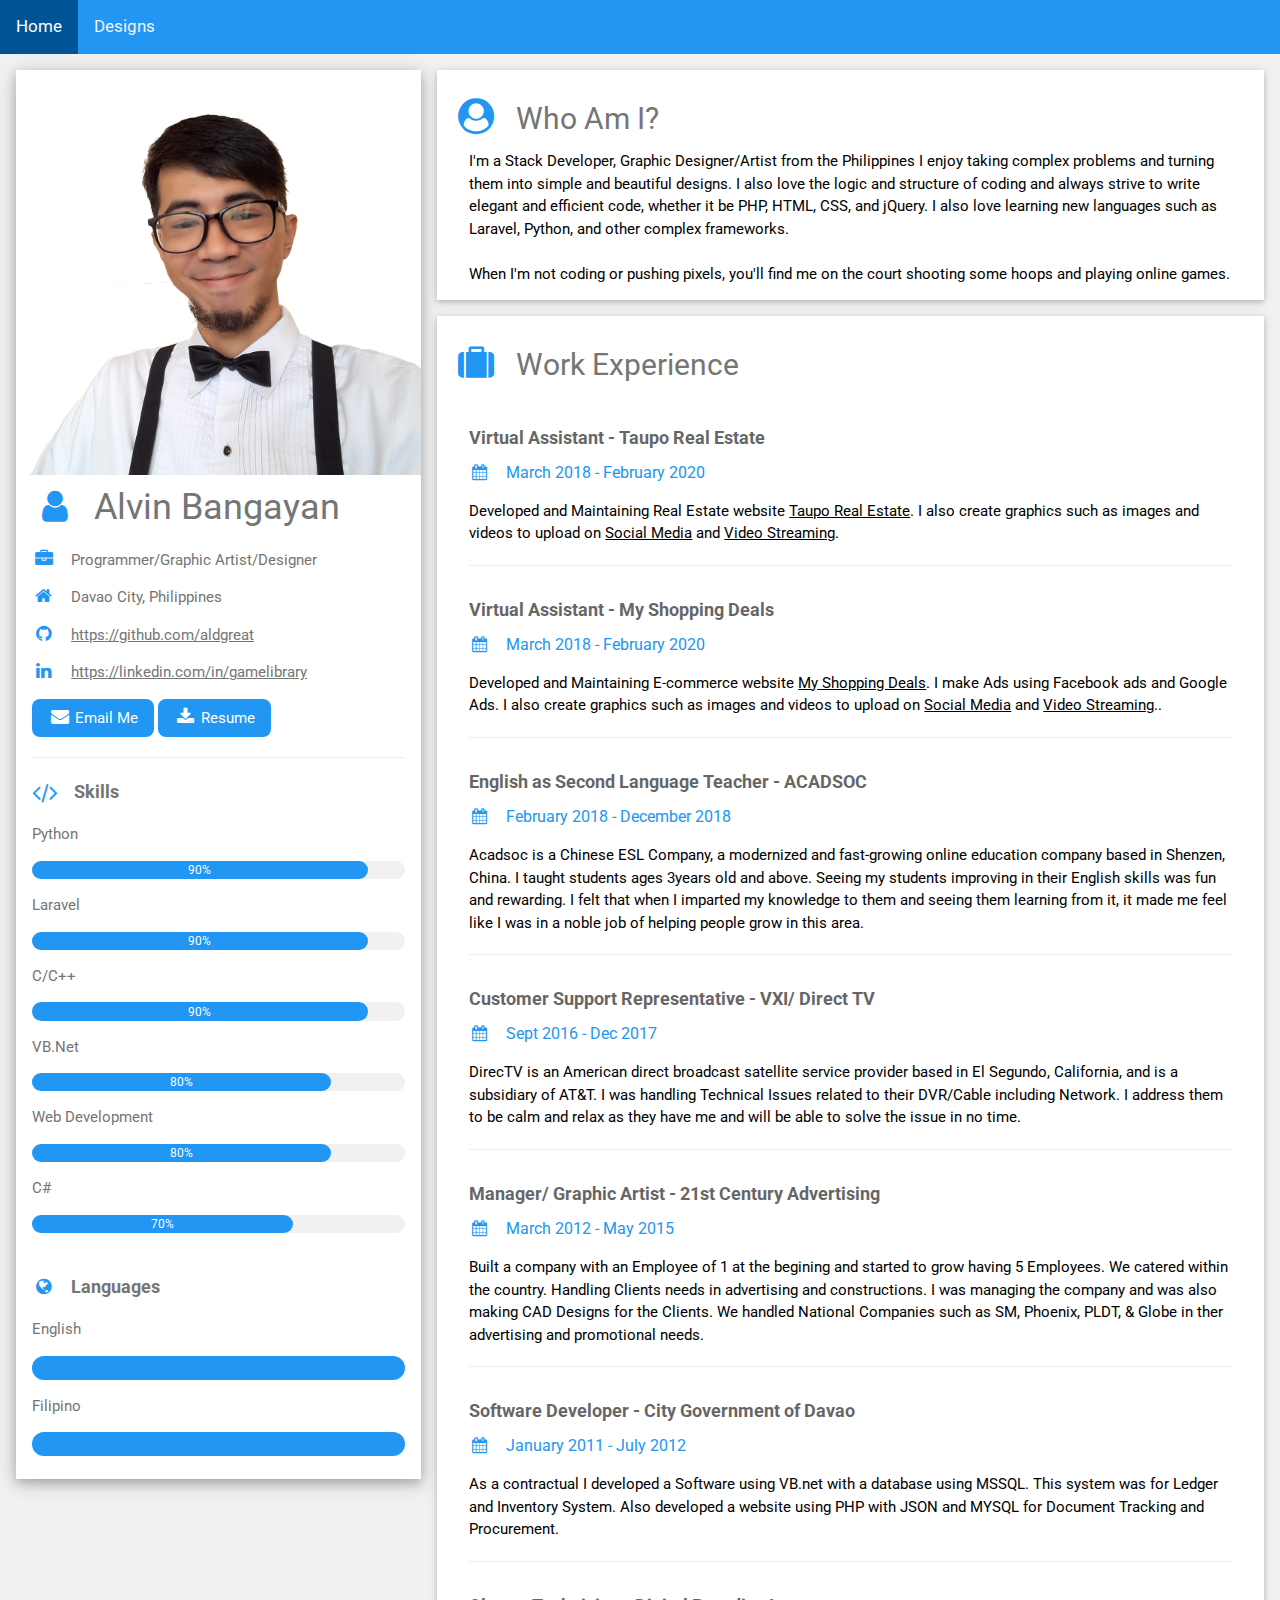
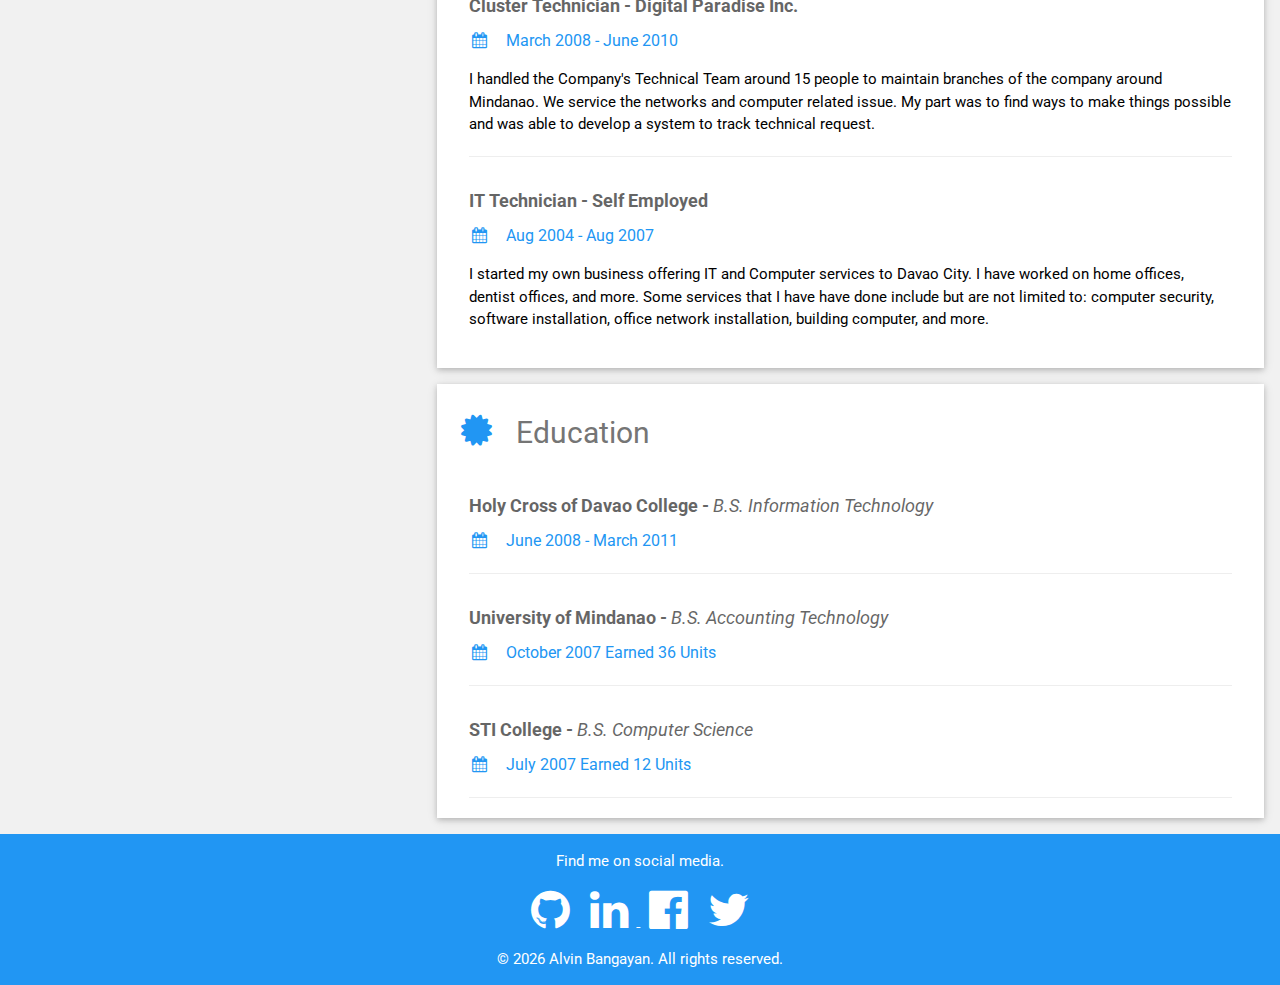
==== index.html @ 819564cb "Added Design Page" ====
<!DOCTYPE html>
<html>

<head>
  <title>Alvin Bangayan</title>
  <meta charset="UTF-8">
  <meta name="viewport" content="width=device-width, initial-scale=1">
  <meta http-equiv="Content-Security-Policy"
    content="script-src 'unsafe-inline' 'self' https://ajax.googleapis.com/ajax/libs/jquery/3.3.1/jquery.min.js https://608y0baaza.execute-api.us-east-1.amazonaws.com https://www.google.com/recaptcha/ https://www.gstatic.com/recaptcha/">
  <meta http-equiv="Content-Security-Policy" content="frame-src https://www.google.com/recaptcha/">
  <meta http-equiv="Content-Security-Policy"
    content="style-src 'self' 'unsafe-inline' https://www.w3schools.com/w3css/4/w3.css https://fonts.googleapis.com https://cdnjs.cloudflare.com/ajax/libs/font-awesome/4.7.0/css/font-awesome.min.css">
  <link rel="stylesheet" href="https://www.w3schools.com/w3css/4/w3.css">
  <link rel='stylesheet' href='https://fonts.googleapis.com/css?family=Roboto'>
  <link rel="stylesheet" href="https://cdnjs.cloudflare.com/ajax/libs/font-awesome/4.7.0/css/font-awesome.min.css">
  <link rel="stylesheet" href="style/style.css">
  <link rel="shortcut icon" type="image/ico" href="/img/favicon.ico" />
  <!-- Global site tag (gtag.js) - Google Analytics -->
  <script async src="https://www.googletagmanager.com/gtag/js?id=UA-88238825-3"></script>
  <script>
    window.dataLayer = window.dataLayer || [];
    function gtag() { dataLayer.push(arguments); }
    gtag('js', new Date());

    gtag('config', 'UA-88238825-3');
  </script>
</head>
<style>
  html,
  body,
  h1,
  h2,
  h3,
  h4,
  h5,
  h6 {
    font-family: "Roboto", sans-serif
  }
</style>

<div class="topnav">
  <a class="active" href="index.html">Home</a>
  <a href="designs.html">Designs</a>
   <!--<a href="">Contact</a>-->
  <!--<a href="">About</a> -->
</div>

<body class="w3-light-grey">

  <!-- Send Email Message Modal -->
  <div id="sendEmailForm" class="w3-modal">
    <div class="w3-modal-content w3-card-4 w3-animate-zoom" style="max-width:600px">

      <div class="w3-center"><br>
        <span id="sendEmailClose" class="w3-button w3-xlarge w3-hover-blue w3-display-topright"
          title="Close Modal">&times;</span>
      </div>

      <form id="emailMessageForm" class="w3-container w3-text-blue">
        <h2 class="w3-text-grey w3-center">Email Me</h2>

        <div class="w3-row w3-section">
          <div class="w3-col" style="width:50px"><i class="w3-xxlarge fa fa-user"></i></div>
          <div class="w3-rest">
            <input id="emailFormSenderName" class="w3-input w3-border" name="name" type="text" placeholder="John Doe"
              requiblue>
            <div id="senderNameError"></div>
          </div>
        </div>

        <div class="w3-row w3-section">
          <div class="w3-col" style="width:50px"><i class="w3-xxlarge fa fa-envelope-o"></i></div>
          <div class="w3-rest">
            <input id="emailFormSenderEmail" class="w3-input w3-border" name="email" type="email"
              placeholder="Your Email" requiblue>
            <div id="senderEmailError"></div>
          </div>
        </div>

        <div class="w3-row w3-section">
          <div class="w3-col" style="width:50px"><i class="w3-xxlarge fa fa-pencil"></i></div>
          <div class="w3-rest">
            <textarea id="emailFormMessage" class="w3-input w3-border" name="message" rows="10" style="resize:none;"
              placeholder="Message" requiblue></textarea>
            <div id="messageError"></div>
          </div>
        </div>
      </form>

      <div class="w3-container w3-border-top w3-padding-16 w3-light-grey">
        <button type="button" id="btnMessageClose" class="w3-button w3-red w3-left">Cancel</button>
        <div class="g-recaptcha" data-sitekey="6Lcf3boUAAAAAFlrEFXIl09gZPD552elZKtDSLfe"
          data-callback="onCaptchaCallback" data-size="invisible"></div>
        <button type="button" id="btnMessageSend" class="w3-button w3-teal w3-right">Send</button>
        <div class="captcha-notice w3-right">
          This site is protected by reCAPTCHA and the Google
          <a href="https://policies.google.com/privacy">Privacy Policy</a> and
          <a href="https://policies.google.com/terms">Terms of Service</a> apply.
        </div>
      </div>
    

    </div>
  </div>

  <!-- Page Container -->
  <div class="w3-content w3-margin-top" style="max-width:1400px;">

    <!-- The Grid -->
    <div class="w3-row-padding">

      <!-- Left Column -->
      <div class="w3-third">

        <div class="w3-white w3-text-grey w3-card-4">
          <div class="w3-display-container">
            <img src="img/Formal.jpg" style="width:100%" alt="Avatar">
          </div>
          <div class="w3-container">
            <p class="w3-xxlarge" style="margin-top: 5px; margin-bottom: 0px"><i
                class="fa fa-user fa-fw w3-margin-right w3-xxlarge w3-text-blue"></i>Alvin Bangayan</p>
            <p><i class="fa fa-briefcase fa-fw w3-margin-right w3-large w3-text-blue"></i>Programmer/Graphic Artist/Designer</p>
            <p><i class="fa fa-home fa-fw w3-margin-right w3-large w3-text-blue"></i>Davao City, Philippines</p>
            <p><a href="https://github.com/aldgreat" target="_blank"><i class="fa fa-github fa-fw w3-margin-right w3-large w3-text-blue"></i>https://github.com/aldgreat</a></p>
            <p><a href="https://linkedin.com/in/gamelibrary" target="_blank"><i class="fa fa-linkedin fa-fw w3-margin-right w3-large w3-text-blue"></i>https://linkedin.com/in/gamelibrary</a></p>
            <button id="btnEmailMe" class="w3-btn w3-round-large w3-blue"><i
                class="fa fa-envelope fa-fw w3-large w3-text-white"></i> Email Me</button>
            <a href="./res/Alvin Bangayan A.pdf" target="_blank"><button class="w3-btn w3-round-large w3-blue"><i
              class="fa fa-download fa-fw w3-large w3-text-white"></i> Resume</button></a>
            <hr>

            <p class="w3-large"><b><i class="fa fa-code fa-lg w3-margin-right w3-text-blue"></i>Skills</b></p>
            <p>Python</p>
            <div class="w3-light-grey w3-round-xlarge w3-small">
              <div class="w3-container w3-center w3-round-xlarge w3-blue" style="width:90%">90%</div>
            </div>
            <p>Laravel</p>
            <div class="w3-light-grey w3-round-xlarge w3-small">
              <div class="w3-container w3-center w3-round-xlarge w3-blue" style="width:90%">90%</div>
            </div>
            <p>C/C++</p>
            <div class="w3-light-grey w3-round-xlarge w3-small">
              <div class="w3-container w3-center w3-round-xlarge w3-blue" style="width:90%">90%</div>
            </div>
            <p>VB.Net</p>
            <div class="w3-light-grey w3-round-xlarge w3-small">
              <div class="w3-container w3-center w3-round-xlarge w3-blue" style="width:80%">
                <div class="w3-center w3-text-white">80%</div>
              </div>
            </div>
            <p>Web Development</p>
            <div class="w3-light-grey w3-round-xlarge w3-small">
              <div class="w3-container w3-center w3-round-xlarge w3-blue" style="width:80%">80%</div>
            </div>
            <p>C#</p>
            <div class="w3-light-grey w3-round-xlarge w3-small">
              <div class="w3-container w3-center w3-round-xlarge w3-blue" style="width:70%">70%</div>
            </div>
            <br>

            <p class="w3-large w3-text-theme"><b><i
                  class="fa fa-globe fa-fw w3-margin-right w3-text-blue"></i>Languages</b></p>
            <p>English</p>
            <div class="w3-light-grey w3-round-xlarge">
              <div class="w3-round-xlarge w3-blue" style="height:24px;width:100%"></div>
            </div>
            <p>Filipino</p>
            <div class="w3-light-grey w3-round-xlarge">
              <div class="w3-round-xlarge w3-blue" style="height:24px;width:100%"></div>
            </div>
            <br>
          </div>
        </div><br>

        <!-- End Left Column -->
      </div>

      <!-- Right Column -->
      <div class="w3-twothird">
        <div class="w3-container w3-card w3-white w3-margin-bottom">
            <h2 class="w3-text-grey w3-padding-16"><i
                class="fa fa-user-circle fa-fw w3-margin-right w3-xxlarge w3-text-blue"></i>Who Am I?</h2>
          <div class="w3-container" style="margin-top: -4%;">
            <p>I'm a Stack Developer, Graphic Designer/Artist from the Philippines I enjoy taking complex problems and turning them into simple and beautiful designs. 
              I also love the logic and structure of coding and always strive to write elegant and efficient code, whether it be PHP, HTML, CSS, and jQuery. 
              I also love learning new languages such as Laravel, Python, and other complex frameworks. 
              <br>
              <br>
              When I'm not coding or pushing pixels, you'll find me on the court shooting some hoops and playing online games.
          </p>
          </div>
        </div>
        
        <div class="w3-container w3-card w3-white w3-margin-bottom">
          <h2 class="w3-text-grey w3-padding-16"><i
              class="fa fa-suitcase fa-fw w3-margin-right w3-xxlarge w3-text-blue"></i>Work Experience</h2>
          <div class="w3-container">
            <h5 class="w3-opacity"><b>Virtual Assistant - Taupo Real Estate</b></h5>
            <h6 class="w3-text-blue"><i class="fa fa-calendar fa-fw w3-margin-right"></i>March 2018 - February 2020
                <!--<span class="w3-tag w3-blue w3-round">Current</span>--></h6>
            <p>Developed and Maintaining Real Estate website <a href="https://www.tauporealestate.net/">Taupo Real Estate</a>. I also create graphics such as images and videos
                to upload on <a href="https://www.facebook.com/tauporealestate/">Social Media</a> and <a href="https://www.youtube.com/channel/UCdXSP31s5BCYY85RAK-FaBw">Video Streaming</a>.
            </p>
            <hr>
          </div>
          <div class="w3-container">
            <h5 class="w3-opacity"><b>Virtual Assistant - My Shopping Deals</b></h5>
            <h6 class="w3-text-blue"><i class="fa fa-calendar fa-fw w3-margin-right"></i>March 2018 - February 2020</h6>
            <p>Developed and Maintaining E-commerce website <a href="https://www.myshoppingdeals.net//">My Shopping Deals</a>. I make Ads using Facebook ads and Google Ads. I also create graphics such as images and videos
                to upload on <a href="https://www.facebook.com/MyShoppingDeals.net/">Social Media</a> and <a href="https://www.youtube.com/channel/UClHHnwVidfCvpHq1KSJUHjg">Video Streaming</a>..</p>
                <hr>
          </div>
          <div class="w3-container">
            <h5 class="w3-opacity"><b>English as Second Language Teacher - ACADSOC</b></h5>
            <h6 class="w3-text-blue"><i class="fa fa-calendar fa-fw w3-margin-right"></i>February 2018 - December 2018</h6>
            <p>Acadsoc is a Chinese ESL Company, a modernized and fast-growing online education company based in Shenzen, China. I taught students ages 3years old and above.
                 Seeing my students improving in their English skills was fun and rewarding. I felt that when I imparted my knowledge to them and seeing them learning from it, it made me feel like I was in a noble job of helping people grow in this area.
            </p>
            <hr>
          </div>
          <div class="w3-container">
            <h5 class="w3-opacity"><b>Customer Support Representative - VXI/ Direct TV</b></h5>
            <h6 class="w3-text-blue"><i class="fa fa-calendar fa-fw w3-margin-right"></i>Sept 2016 - Dec 2017</h6>
            <p>DirecTV is an American direct broadcast satellite service provider based in El Segundo, California, and is a subsidiary of AT&T. 
                I was handling Technical Issues related to their DVR/Cable including Network. I address them to be calm and relax as they have me and will be able to solve the issue in no time.

            </p>
            <hr>
          </div>
          <div class="w3-container">
            <h5 class="w3-opacity"><b>Manager/ Graphic Artist - 21st Century Advertising</b></h5>
            <h6 class="w3-text-blue"><i class="fa fa-calendar fa-fw w3-margin-right"></i>March 2012 - May 2015</h6>
            <p>Built a company with an Employee of 1 at the begining and started to grow having 5 Employees. We catered within the country. Handling Clients needs in advertising and constructions.
                I was managing the company and was also making CAD Designs for the Clients. We handled National Companies such as SM, Phoenix, PLDT, & Globe in ther advertising and promotional needs. 
            </p>
            <hr>
          </div>
          <div class="w3-container">
            <h5 class="w3-opacity"><b>Software Developer - City Government of Davao</b></h5>
            <h6 class="w3-text-blue"><i class="fa fa-calendar fa-fw w3-margin-right"></i>January 2011 - July 2012</h6>
            <p>As a contractual I developed a Software using VB.net with a database using MSSQL. This system was for Ledger and Inventory System. Also developed a website using PHP with JSON and MYSQL
                for Document Tracking and Procurement.
            </p>
            <hr>
          </div>
          <div class="w3-container">
            <h5 class="w3-opacity"><b>Cluster Technician - Digital Paradise Inc.</b></h5>
            <h6 class="w3-text-blue"><i class="fa fa-calendar fa-fw w3-margin-right"></i>March 2008 - June 2010</h6>
            <p>I handled the Company's Technical Team around 15 people to maintain branches of the company around Mindanao. We service the networks and computer related issue. My part
                was to find ways to make things possible and was able to develop a system to track technical request.
            </p>
            <hr>
          </div>
          <div class="w3-container">
            <h5 class="w3-opacity"><b>IT Technician - Self Employed</b></h5>
            <h6 class="w3-text-blue"><i class="fa fa-calendar fa-fw w3-margin-right"></i>Aug 2004 - Aug 2007</h6>
            <p>I started my own business offering IT and Computer services to Davao City. I have worked on
              home offices, dentist offices, and more. Some services that I have have done include but are not limited
              to: computer security, software installation, office network installation, building computer, and more.
            </p><br>
          </div>
        </div>

     

            <div class="w3-container w3-card w3-white">
          <h2 class="w3-text-grey w3-padding-16"><i
              class="fa fa-certificate fa-fw w3-margin-right w3-xxlarge w3-text-blue"></i>Education</h2>
          <div class="w3-container">
            <h5 class="w3-opacity"><b>Holy Cross of Davao College - </b> <i><span class="avoidwrap">B.S. Information Technology</span></i></h5>
            <h6 class="w3-text-blue"><i class="fa fa-calendar fa-fw w3-margin-right"></i>June 2008 - March 2011<!-- <span
                class="w3-tag w3-blue w3-round">Expected: Dec 2020</span> --></h6>
            <hr>
          </div>
          <div class="w3-container">
            <h5 class="w3-opacity"><b>University of Mindanao - </b> <i><span class="avoidwrap">B.S. Accounting Technology
            </span></i></h5>
            <h6 class="w3-text-blue"><i class="fa fa-calendar fa-fw w3-margin-right"></i>October 2007 Earned 36 Units</h6>
            <hr>
          </div>
          <div class="w3-container">
            <h5 class="w3-opacity"><b>STI College - </b> <span class="avoidwrap"><i>B.S. Computer Science</i></span></h5>
            <h6 class="w3-text-blue"><i class="fa fa-calendar fa-fw w3-margin-right"></i>July 2007 Earned 12 Units</h6>
            <hr>
          </div>
        </div>

        <!-- End Right Column -->
      </div>

      <!-- End Grid -->
    </div>

    <!-- End Page Container -->
  </div>

  <footer class="w3-container w3-blue w3-center w3-margin-top">
    <p>Find me on social media.</p>
    <a href="https://github.com/aldgreat" target="_blank"><i
        class="fa fa-3x fa-github footer_socialmedia w3-hover-opacity"></i></a>
    <a href="https://linkedin.com/in/gamelibrary" target="_blank"><i
        class="fa fa-3x fa-linkedin footer_socialmedia w3-hover-opacity"></i>
      <a href="https://facebook.com/lelouchkrishinada" target="_blank"><i
          class="fa fa-3x fa-facebook-official footer_socialmedia w3-hover-opacity"></i></a>
  <a href="https://twitter.com/BangayanAlvin" target="_blank"><i
          class="fa fa-3x fa-twitter footer_socialmedia w3-hover-opacity"></i></a></a>
    <p>©
      <script>document.write(new Date().getFullYear());</script> Alvin Bangayan. All rights reserved.</p>
  </footer>

 

  <script src="https://ajax.googleapis.com/ajax/libs/jquery/3.3.1/jquery.min.js"></script>
  <script src="./script/script.js"></script>
  <script src="https://www.google.com/recaptcha/api.js" async defer></script>
</body>

</html>



<!DOCTYPE html>
<html>
<head>
<meta charset="utf-8">
<meta name="viewport" content="width=device-width, initial-scale=1, shrink-to-fit=no">
<title>Resume Website Template | Directory</title>
<link href="https://cdnjs.cloudflare.com/ajax/libs/normalize/8.0.0/normalize.min.css" rel="stylesheet">
<link href="https://cdnjs.cloudflare.com/ajax/libs/skeleton/2.0.4/skeleton.min.css" rel="stylesheet">
</head>
---- style/style.css ----
body {
    min-width: 300px;
}

span.avoidwrap {
    display: inline-block;
}

.footer_socialmedia {
    margin-left: 8px;
    margin-right: 8px;
}

#senderNameError, #senderEmailError, #messageError {
    color: #FF0000;
    font-size: 12px;
    display: none;
}

#sendEmailErrorMessage {
    color: #FF0000;
    font-size: 12px;
    display: inline;
    margin-left: 20px;
}

#container:before {
    content: '';
    position: absolute;
    top: 0;
    left: 0;
    right: 0;
    bottom: 0;
}
.captcha-notice {
    font-size: 10px;
    color: rgb(169, 169, 169);
    display: inline-block;
    width: 255px;
    text-align: right;
    margin: 5px 10px;
}

@media only screen and (max-width: 450px) {
    .captcha-notice {
      width: 50%;
      font-size: 7px;
      margin: 10px 5px 0 0;
    }
  }

.captcha-notice > a:hover {
    color: blue;
    opacity: .6;
}

.g-recaptcha {
    display: inline;
}

.grecaptcha-badge {
    visibility: hidden;
}

.topnav {
    background-color: #2196f3;
    overflow: hidden;
  }
  
  /* Style the links inside the navigation bar */
  .topnav a {
    float: left;
    color: #f2f2f2;
    text-align: center;
    padding: 14px 16px;
    text-decoration: none;
    font-size: 17px;
  }
  
  /* Change the color of links on hover */
  .topnav a:hover {
    background-color: #a3d6ff;
    color: black;
  }
  
  /* Add a color to the active/current link */
  .topnav a.active {
    background-color: #005496;
    color: white;
  }

  * {
    box-sizing: border-box;
  }
  
  /* Position the image container (needed to position the left and right arrows) */
  .container {
    position: relative;
  }
  
  /* Hide the images by default */
  .mySlides {
    display: none;
  }
  
  /* Add a pointer when hovering over the thumbnail images */
  .cursor {
    cursor: pointer;
  }
  
  /* Next & previous buttons */
  .prev,
  .next {
    cursor: pointer;
    position: absolute;
    top: 40%;
    width: auto;
    padding: 16px;
    margin-top: -50px;
    color: white;
    font-weight: bold;
    font-size: 20px;
    border-radius: 0 3px 3px 0;
    user-select: none;
    -webkit-user-select: none;
  }
  
  /* Position the "next button" to the right */
  .next {
    right: 0;
    border-radius: 3px 0 0 3px;
  }
  
  /* On hover, add a black background color with a little bit see-through */
  .prev:hover,
  .next:hover {
    background-color: rgba(0, 0, 0, 0.8);
  }
  
  /* Number text (1/3 etc) */
  .numbertext {
    color: #f2f2f2;
    font-size: 12px;
    padding: 8px 12px;
    position: absolute;
    top: 0;
  }
  
  /* Container for image text */
  .caption-container {
    text-align: center;
    background-color: #222;
    padding: 2px 16px;
    color: white;
  }
  
  .row:after {
    content: "";
    display: table;
    clear: both;
  }
  
  /* Six columns side by side */
  .column {
    float: left;
    width: 16.66%;
  }
  
  /* Add a transparency effect for thumnbail images */
  .demo {
    opacity: 0.6;
  }
  
  .active,
  .demo:hover {
    opacity: 1;
  }
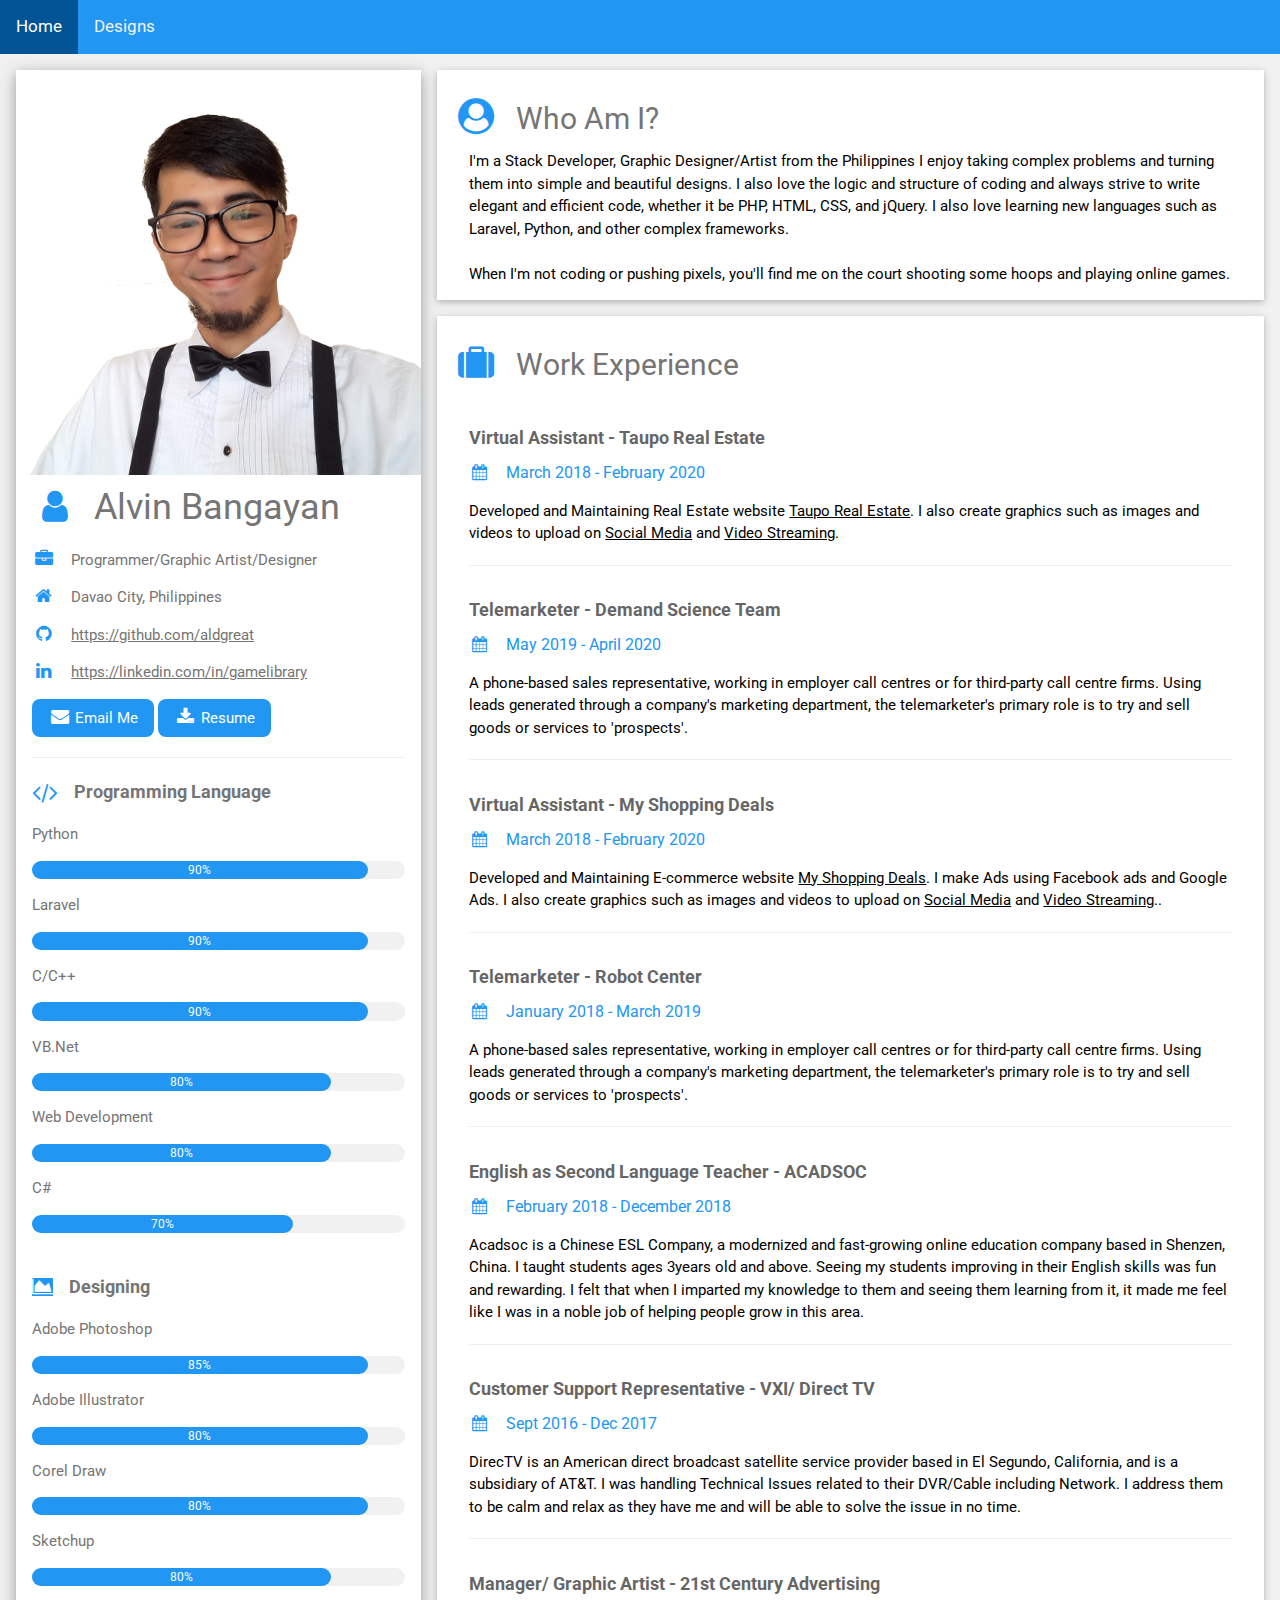
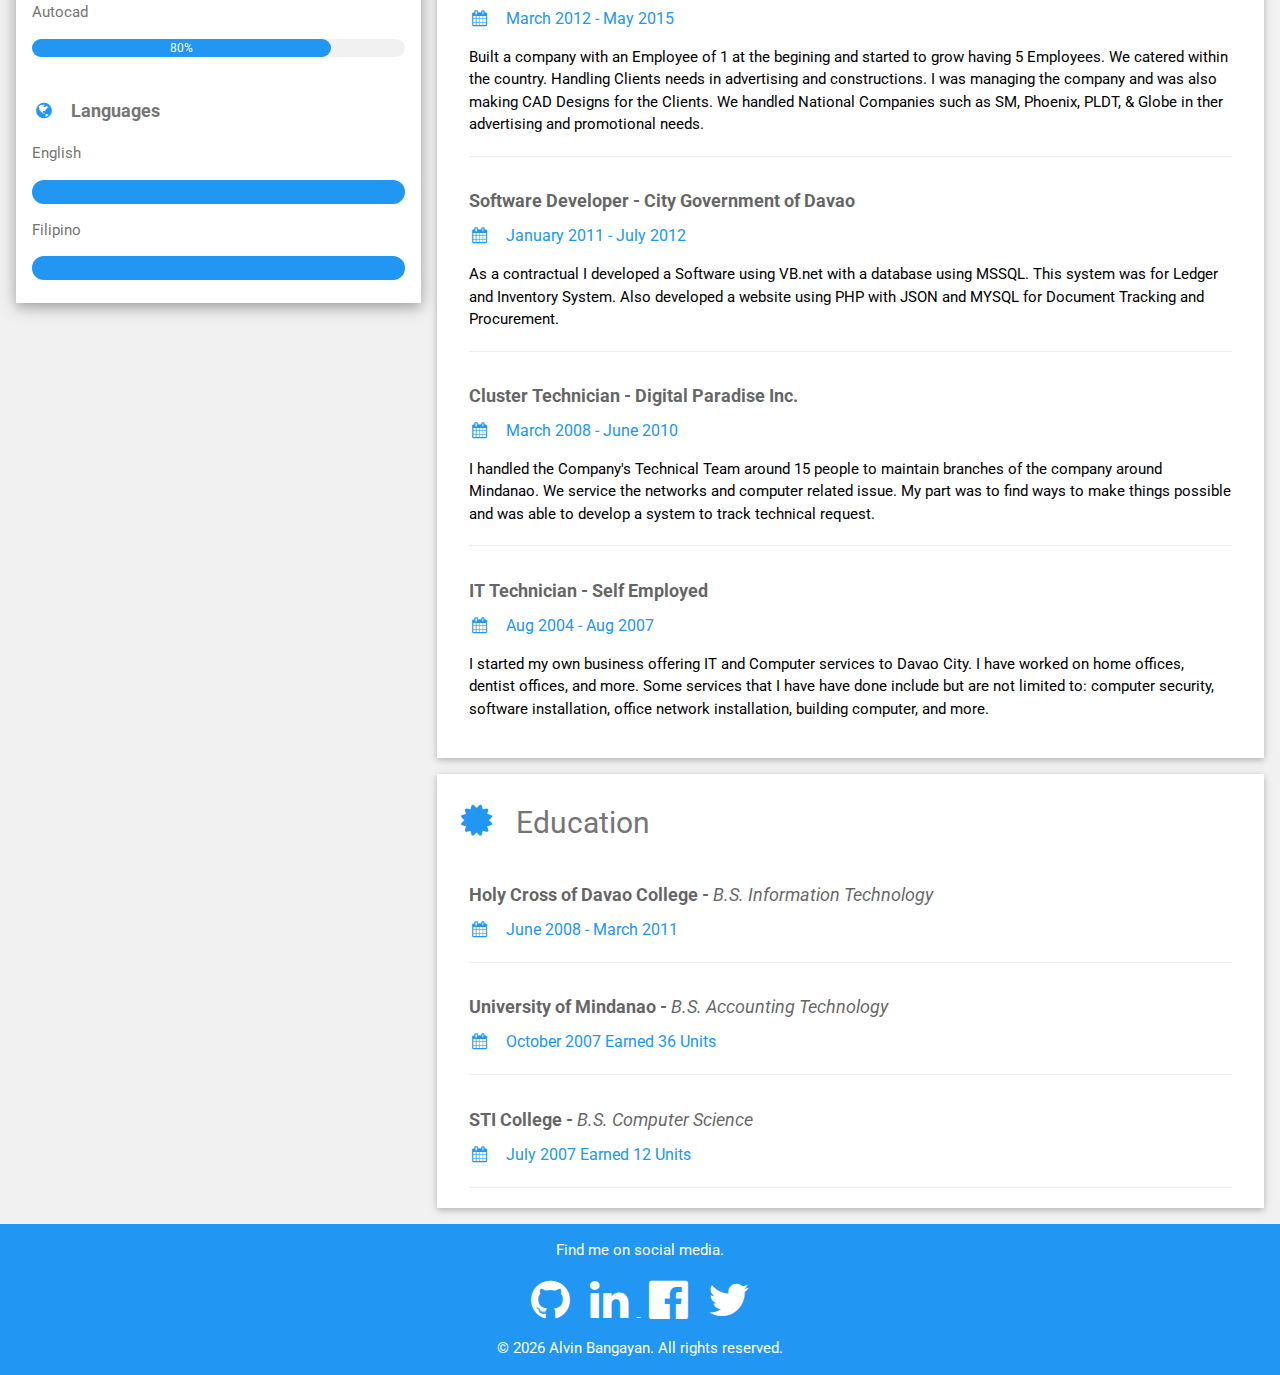
==== commit f38eea07: "update css" ====
--- a/index.html
+++ b/index.html
@@ -3,6 +3,7 @@
 
 <head>
   <title>Alvin Bangayan</title>
+  
   <meta charset="UTF-8">
   <meta name="viewport" content="width=device-width, initial-scale=1">
   <meta http-equiv="Content-Security-Policy"
@@ -14,7 +15,7 @@
   <link rel='stylesheet' href='https://fonts.googleapis.com/css?family=Roboto'>
   <link rel="stylesheet" href="https://cdnjs.cloudflare.com/ajax/libs/font-awesome/4.7.0/css/font-awesome.min.css">
   <link rel="stylesheet" href="style/style.css">
-  <link rel="shortcut icon" type="image/ico" href="/img/favicon.ico" />
+  <link rel="shortcut icon" type="image/ico" href="favicon.ico" />
   <!-- Global site tag (gtag.js) - Google Analytics -->
   <script async src="https://www.googletagmanager.com/gtag/js?id=UA-88238825-3"></script>
   <script>
@@ -129,7 +130,7 @@
               class="fa fa-download fa-fw w3-large w3-text-white"></i> Resume</button></a>
             <hr>
 
-            <p class="w3-large"><b><i class="fa fa-code fa-lg w3-margin-right w3-text-blue"></i>Skills</b></p>
+            <p class="w3-large"><b><i class="fa fa-code fa-lg w3-margin-right w3-text-blue"></i>Programming Language</b></p>
             <p>Python</p>
             <div class="w3-light-grey w3-round-xlarge w3-small">
               <div class="w3-container w3-center w3-round-xlarge w3-blue" style="width:90%">90%</div>
@@ -157,6 +158,31 @@
               <div class="w3-container w3-center w3-round-xlarge w3-blue" style="width:70%">70%</div>
             </div>
             <br>
+
+            <p class="w3-large"><b><i class="fa fa-area-chart w3-margin-right w3-blue"></i>Designing</b></p>
+            <p>Adobe Photoshop</p>
+            <div class="w3-light-grey w3-round-xlarge w3-small">
+              <div class="w3-container w3-center w3-round-xlarge w3-blue" style="width:90%">85%</div>
+            </div>
+            <p>Adobe Illustrator</p>
+            <div class="w3-light-grey w3-round-xlarge w3-small">
+              <div class="w3-container w3-center w3-round-xlarge w3-blue" style="width:90%">80%</div>
+            </div>
+            <p>Corel Draw</p>
+            <div class="w3-light-grey w3-round-xlarge w3-small">
+              <div class="w3-container w3-center w3-round-xlarge w3-blue" style="width:90%">80%</div>
+            </div>
+            <p>Sketchup</p>
+            <div class="w3-light-grey w3-round-xlarge w3-small">
+              <div class="w3-container w3-center w3-round-xlarge w3-blue" style="width:80%">
+                <div class="w3-center w3-text-white">80%</div>
+              </div>
+            </div>
+            <p>Autocad</p>
+            <div class="w3-light-grey w3-round-xlarge w3-small">
+              <div class="w3-container w3-center w3-round-xlarge w3-blue" style="width:80%">80%</div>
+            </div>
+                        <br>
 
             <p class="w3-large w3-text-theme"><b><i
                   class="fa fa-globe fa-fw w3-margin-right w3-text-blue"></i>Languages</b></p>
@@ -204,10 +230,24 @@
             <hr>
           </div>
           <div class="w3-container">
+            <h5 class="w3-opacity"><b>Telemarketer - Demand Science Team</b></h5>
+            <h6 class="w3-text-blue"><i class="fa fa-calendar fa-fw w3-margin-right"></i>May 2019 - April 2020</h6>
+            <p>A phone-based sales representative, working in employer call centres or for third-party call centre firms. 
+              Using leads generated through a company's marketing department, the telemarketer's primary role is to try and sell goods or services to 'prospects'.</p>
+                <hr>
+          </div>
+          <div class="w3-container">
             <h5 class="w3-opacity"><b>Virtual Assistant - My Shopping Deals</b></h5>
             <h6 class="w3-text-blue"><i class="fa fa-calendar fa-fw w3-margin-right"></i>March 2018 - February 2020</h6>
             <p>Developed and Maintaining E-commerce website <a href="https://www.myshoppingdeals.net//">My Shopping Deals</a>. I make Ads using Facebook ads and Google Ads. I also create graphics such as images and videos
                 to upload on <a href="https://www.facebook.com/MyShoppingDeals.net/">Social Media</a> and <a href="https://www.youtube.com/channel/UClHHnwVidfCvpHq1KSJUHjg">Video Streaming</a>..</p>
+                <hr>
+          </div>
+          <div class="w3-container">
+            <h5 class="w3-opacity"><b>Telemarketer - Robot Center</b></h5>
+            <h6 class="w3-text-blue"><i class="fa fa-calendar fa-fw w3-margin-right"></i>January 2018 - March 2019</h6>
+            <p>A phone-based sales representative, working in employer call centres or for third-party call centre firms. 
+              Using leads generated through a company's marketing department, the telemarketer's primary role is to try and sell goods or services to 'prospects'.</p>
                 <hr>
           </div>
           <div class="w3-container">
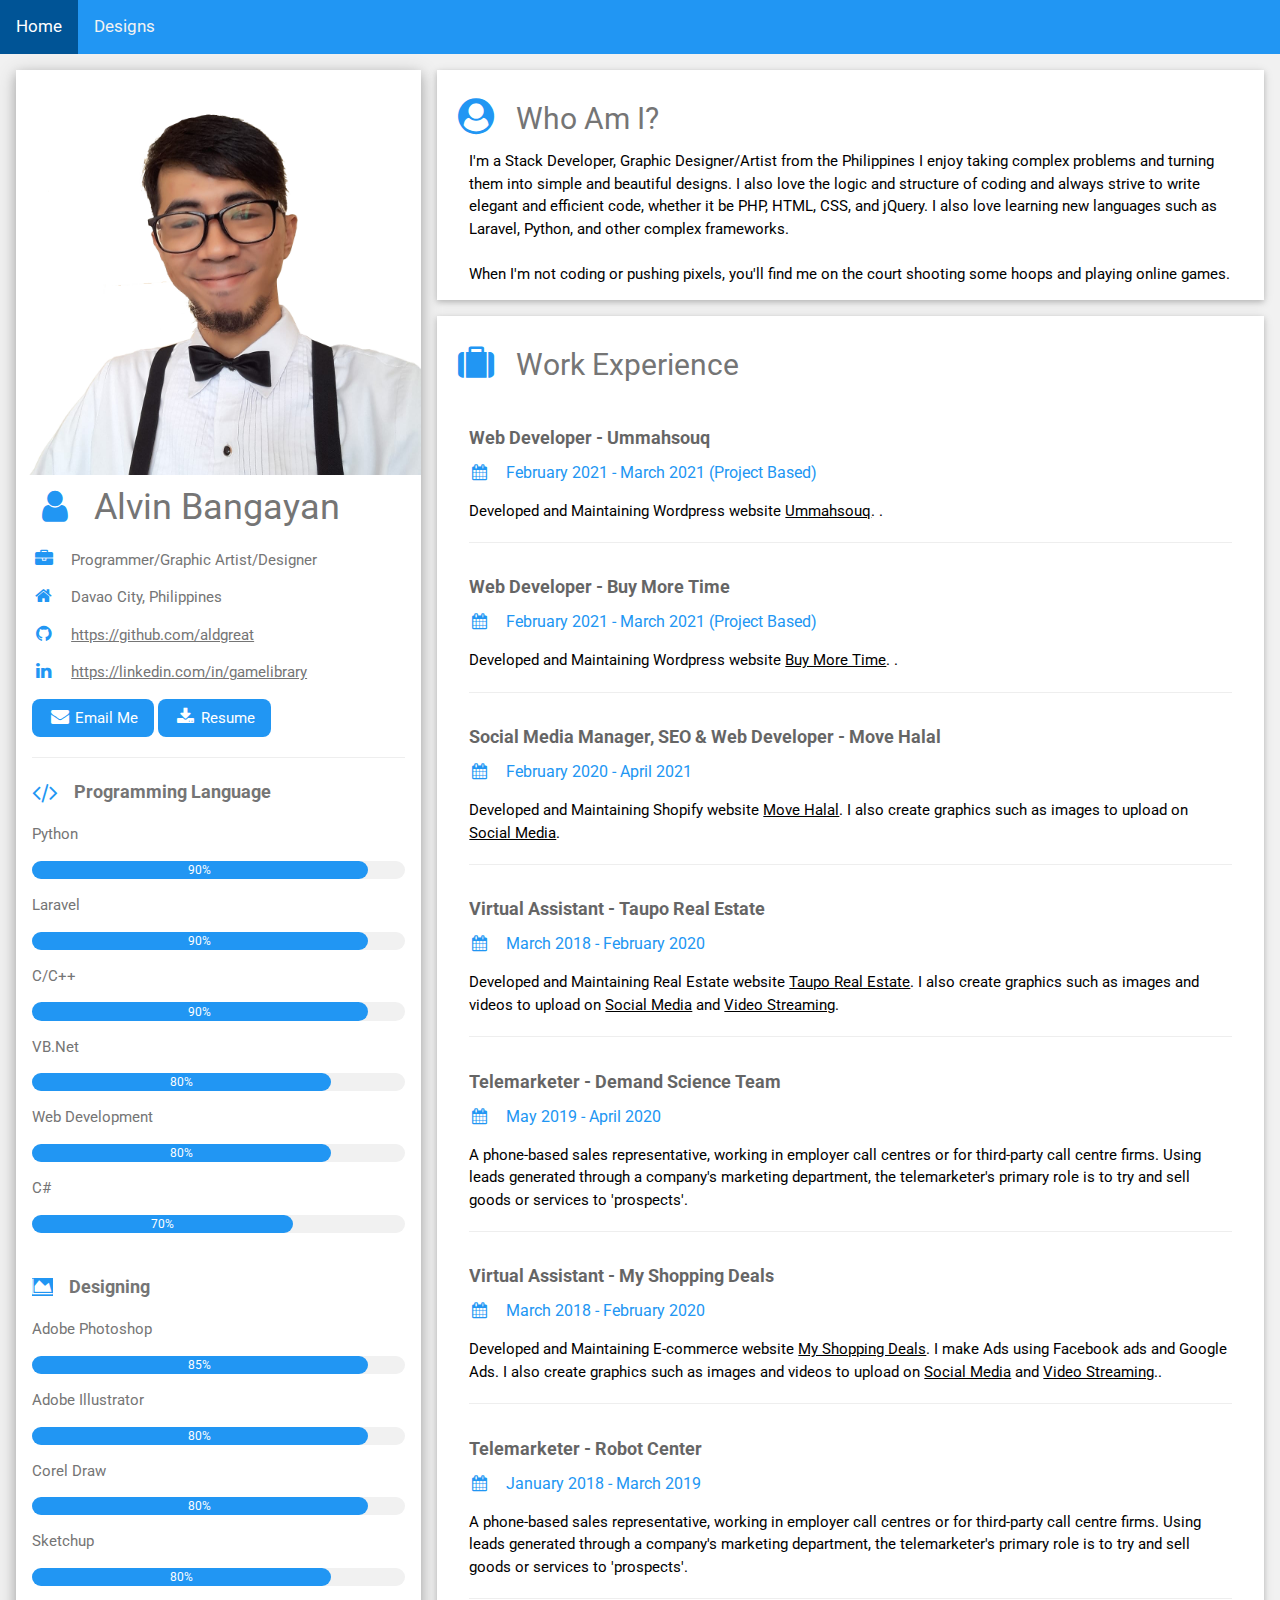
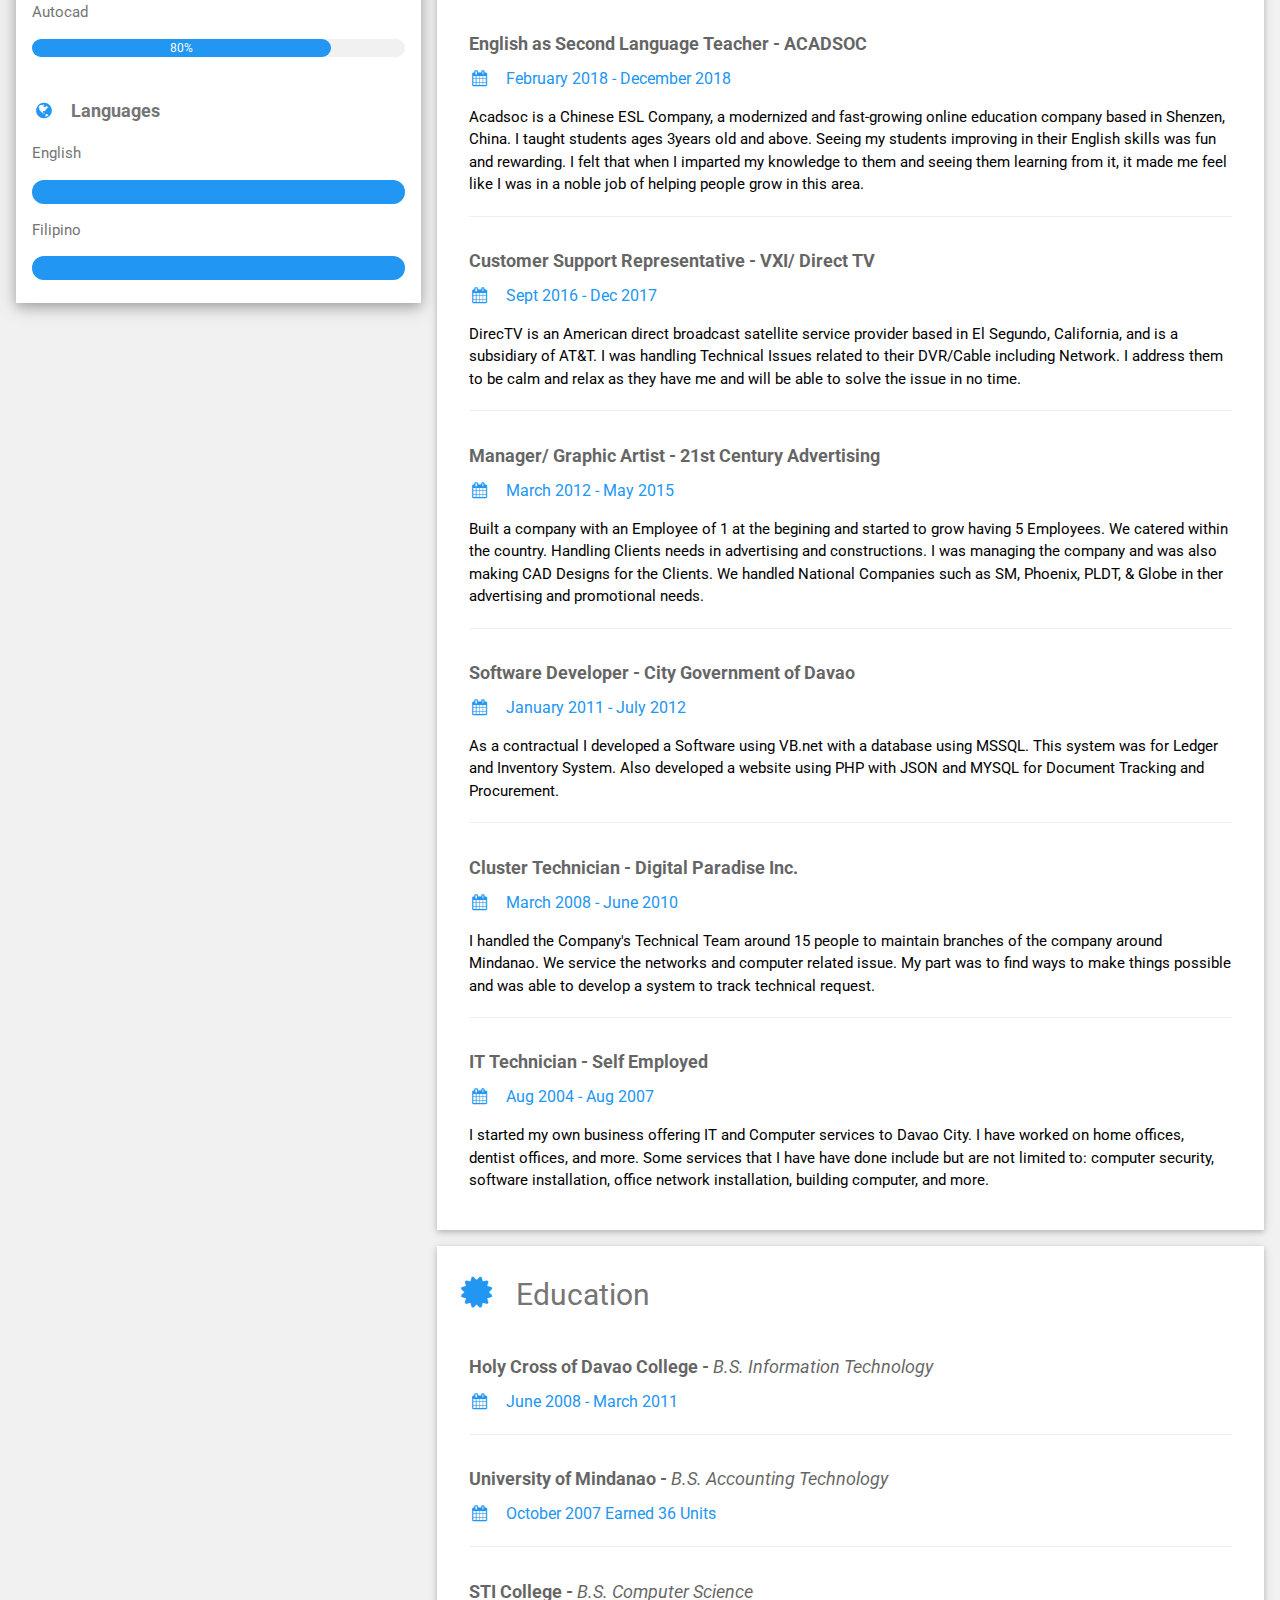
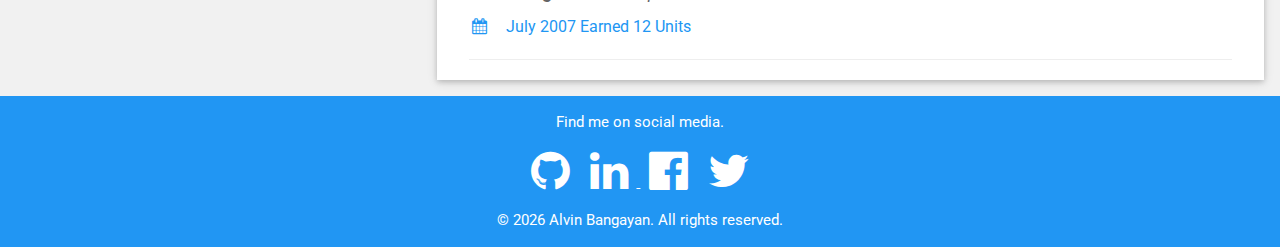
==== commit fa138dea: "Update index.html" ====
--- a/index.html
+++ b/index.html
@@ -220,6 +220,30 @@
         <div class="w3-container w3-card w3-white w3-margin-bottom">
           <h2 class="w3-text-grey w3-padding-16"><i
               class="fa fa-suitcase fa-fw w3-margin-right w3-xxlarge w3-text-blue"></i>Work Experience</h2>
+              <div class="w3-container">
+                <h5 class="w3-opacity"><b>Web Developer - Ummahsouq</b></h5>
+                <h6 class="w3-text-blue"><i class="fa fa-calendar fa-fw w3-margin-right"></i>February 2021 - March 2021 (Project Based)
+                    <!--<span class="w3-tag w3-blue w3-round">Current</span>--></h6>
+                <p>Developed and Maintaining Wordpress website <a href="https://ummahsouq.com/">Ummahsouq</a>. .
+                </p>
+                <hr>
+              </div>
+              <div class="w3-container">
+                <h5 class="w3-opacity"><b>Web Developer - Buy More Time</b></h5>
+                <h6 class="w3-text-blue"><i class="fa fa-calendar fa-fw w3-margin-right"></i>February 2021 - March 2021 (Project Based)
+                    <!--<span class="w3-tag w3-blue w3-round">Current</span>--></h6>
+                <p>Developed and Maintaining Wordpress website <a href="https://www.buymoretime.com/">Buy More Time</a>. .
+                </p>
+                <hr>
+              </div>
+              <div class="w3-container">
+                <h5 class="w3-opacity"><b>Social Media Manager, SEO & Web Developer - Move Halal</b></h5>
+                <h6 class="w3-text-blue"><i class="fa fa-calendar fa-fw w3-margin-right"></i>February 2020 - April 2021
+                    <!--<span class="w3-tag w3-blue w3-round">Current</span>--></h6>
+                <p>Developed and Maintaining Shopify website <a href="https://www.movehalal.com/">Move Halal</a>. I also create graphics such as images to upload on <a href="https://www.facebook.com/MoveHalal/">Social Media</a>.
+                </p>
+                <hr>
+              </div>
           <div class="w3-container">
             <h5 class="w3-opacity"><b>Virtual Assistant - Taupo Real Estate</b></h5>
             <h6 class="w3-text-blue"><i class="fa fa-calendar fa-fw w3-margin-right"></i>March 2018 - February 2020
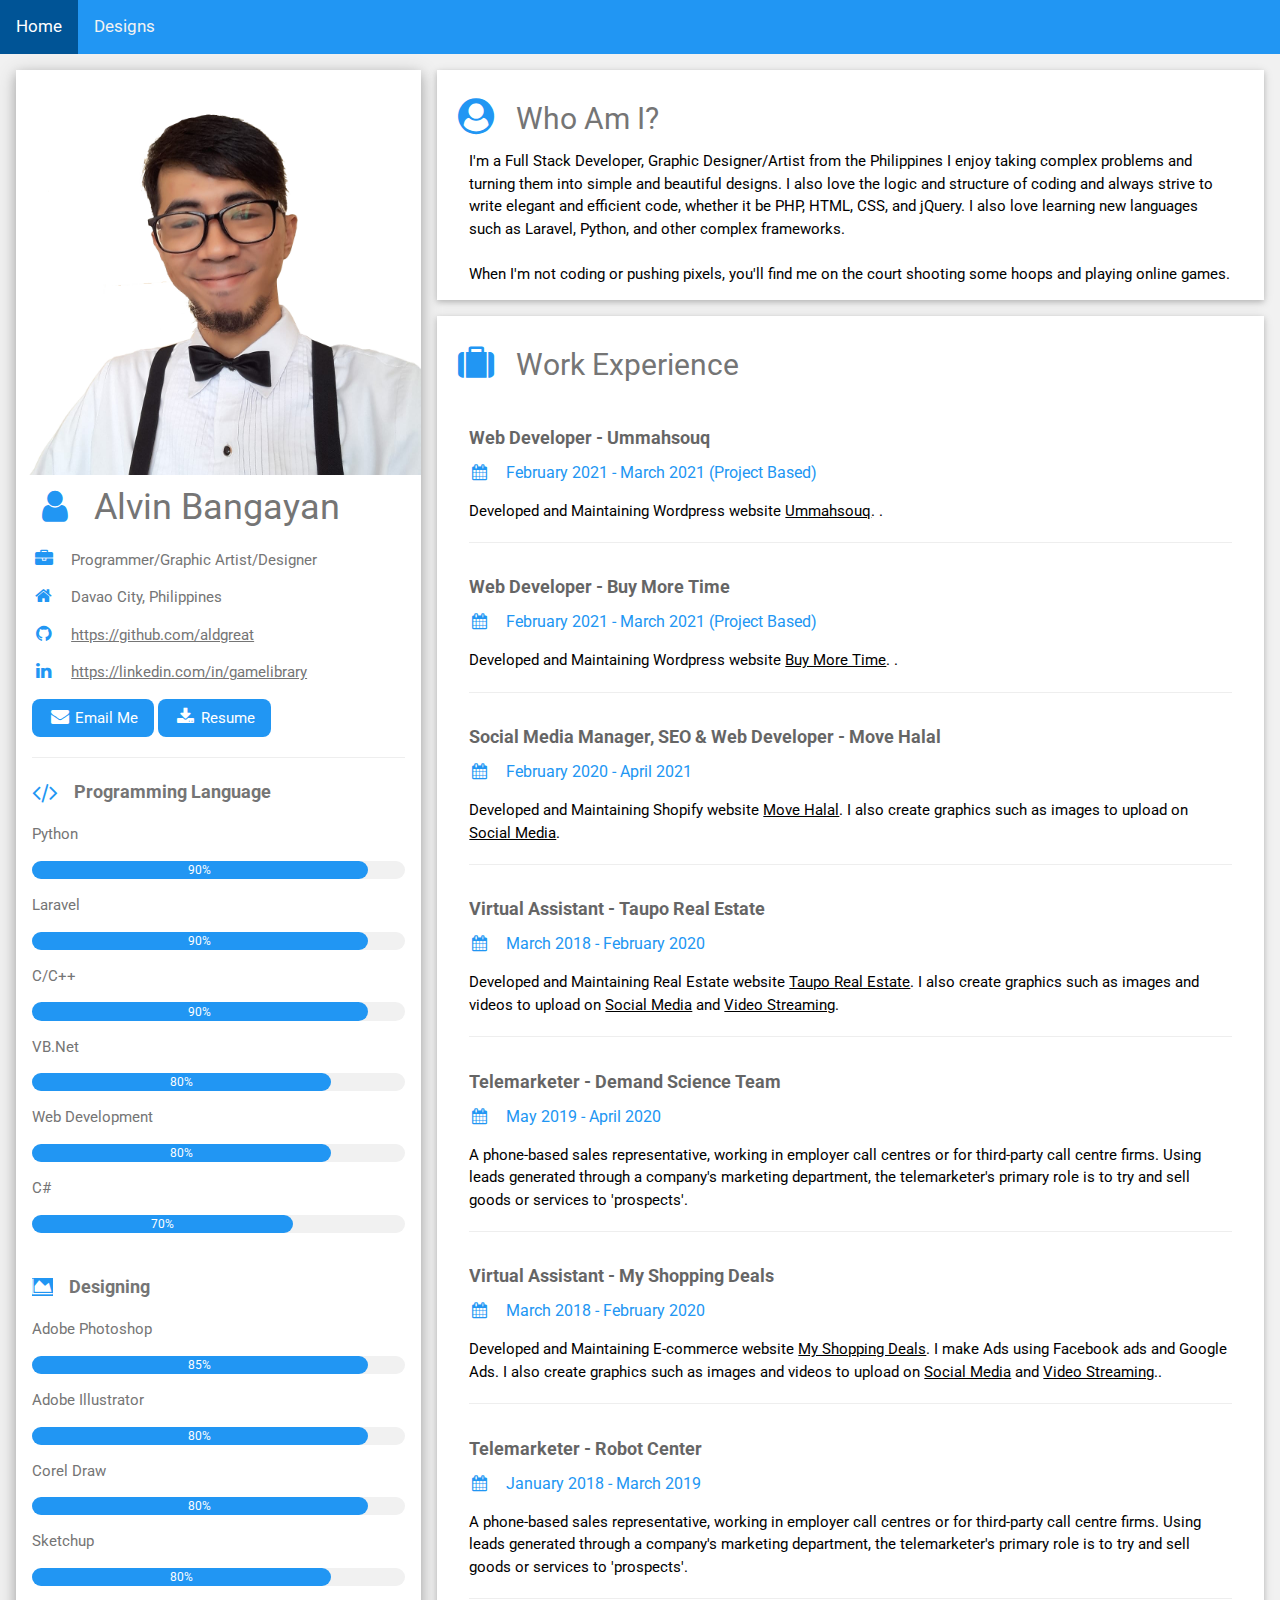
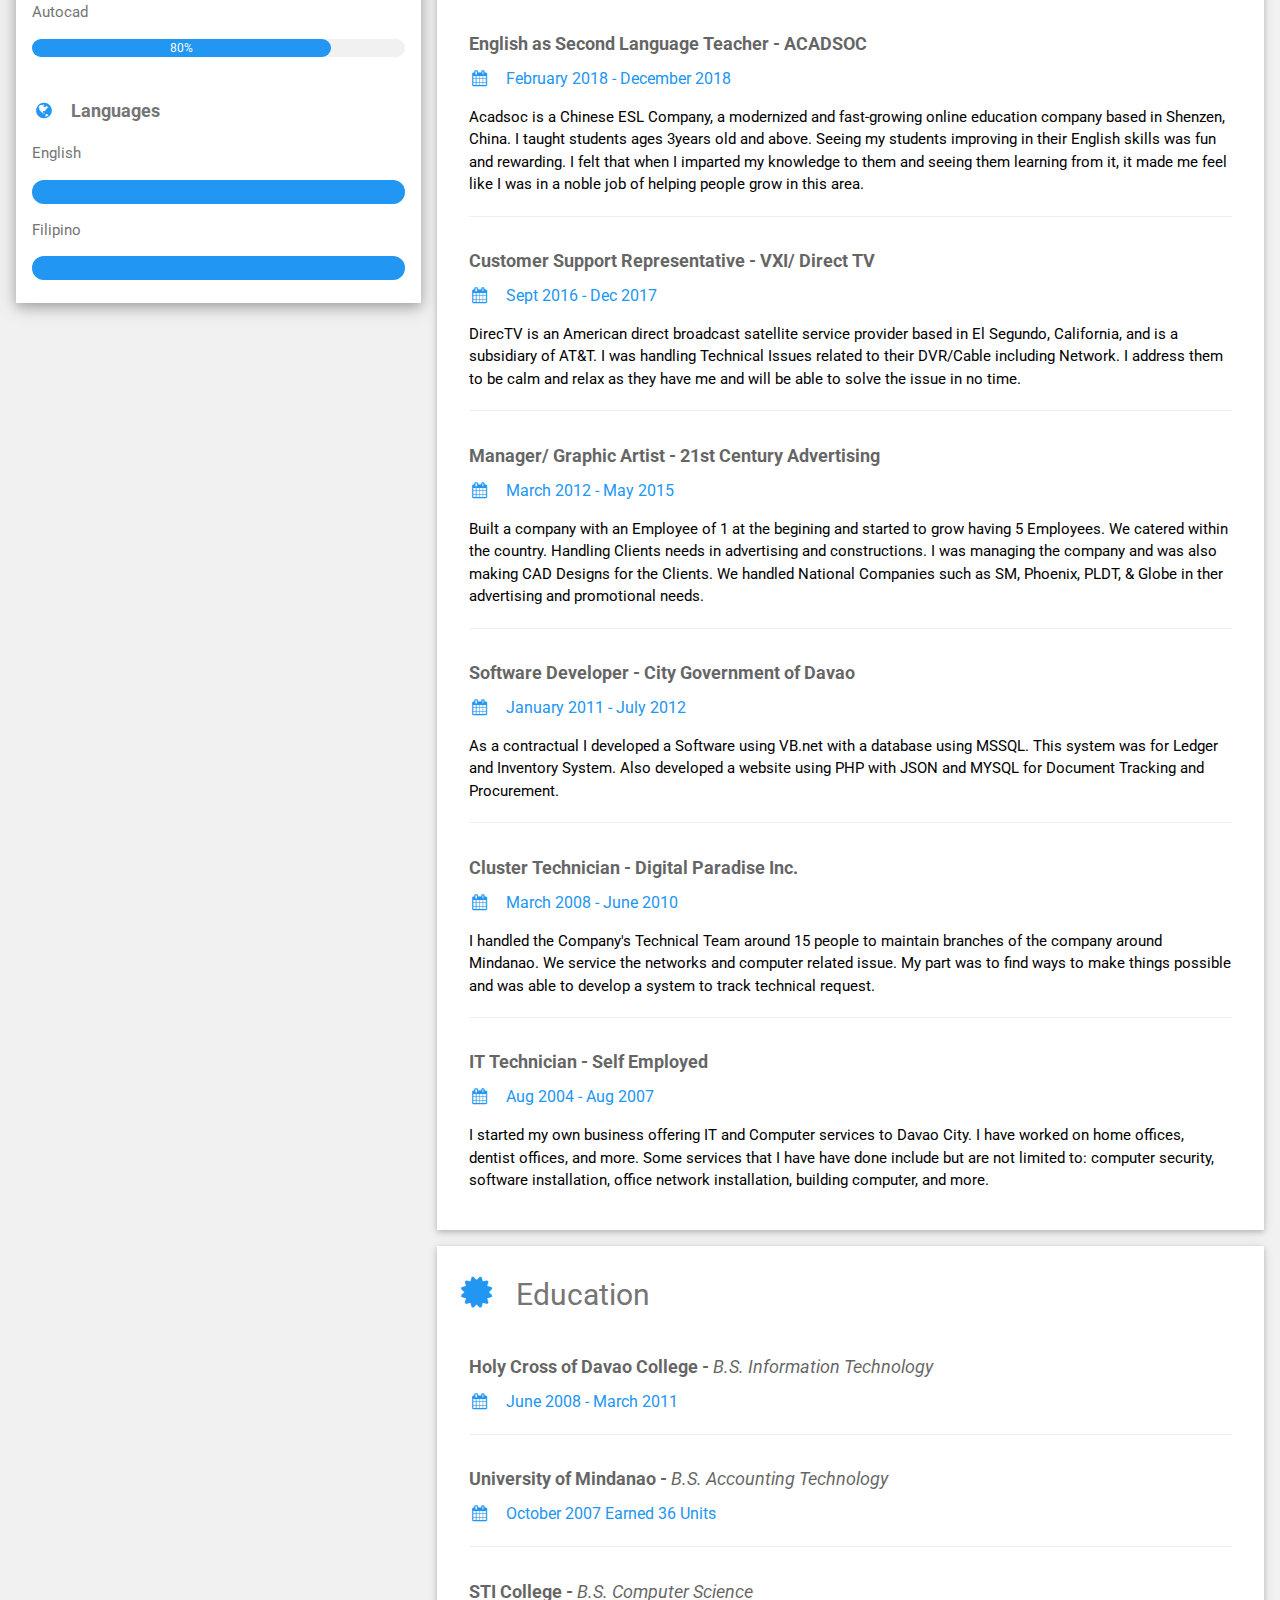
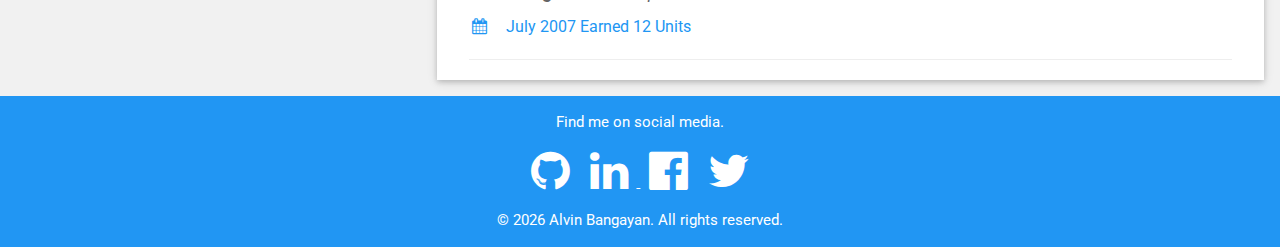
==== commit 5f6a0bbf: "Update index.html" ====
--- a/index.html
+++ b/index.html
@@ -207,7 +207,7 @@
             <h2 class="w3-text-grey w3-padding-16"><i
                 class="fa fa-user-circle fa-fw w3-margin-right w3-xxlarge w3-text-blue"></i>Who Am I?</h2>
           <div class="w3-container" style="margin-top: -4%;">
-            <p>I'm a Stack Developer, Graphic Designer/Artist from the Philippines I enjoy taking complex problems and turning them into simple and beautiful designs. 
+            <p>I'm a Full Stack Developer, Graphic Designer/Artist from the Philippines I enjoy taking complex problems and turning them into simple and beautiful designs. 
               I also love the logic and structure of coding and always strive to write elegant and efficient code, whether it be PHP, HTML, CSS, and jQuery. 
               I also love learning new languages such as Laravel, Python, and other complex frameworks. 
               <br>
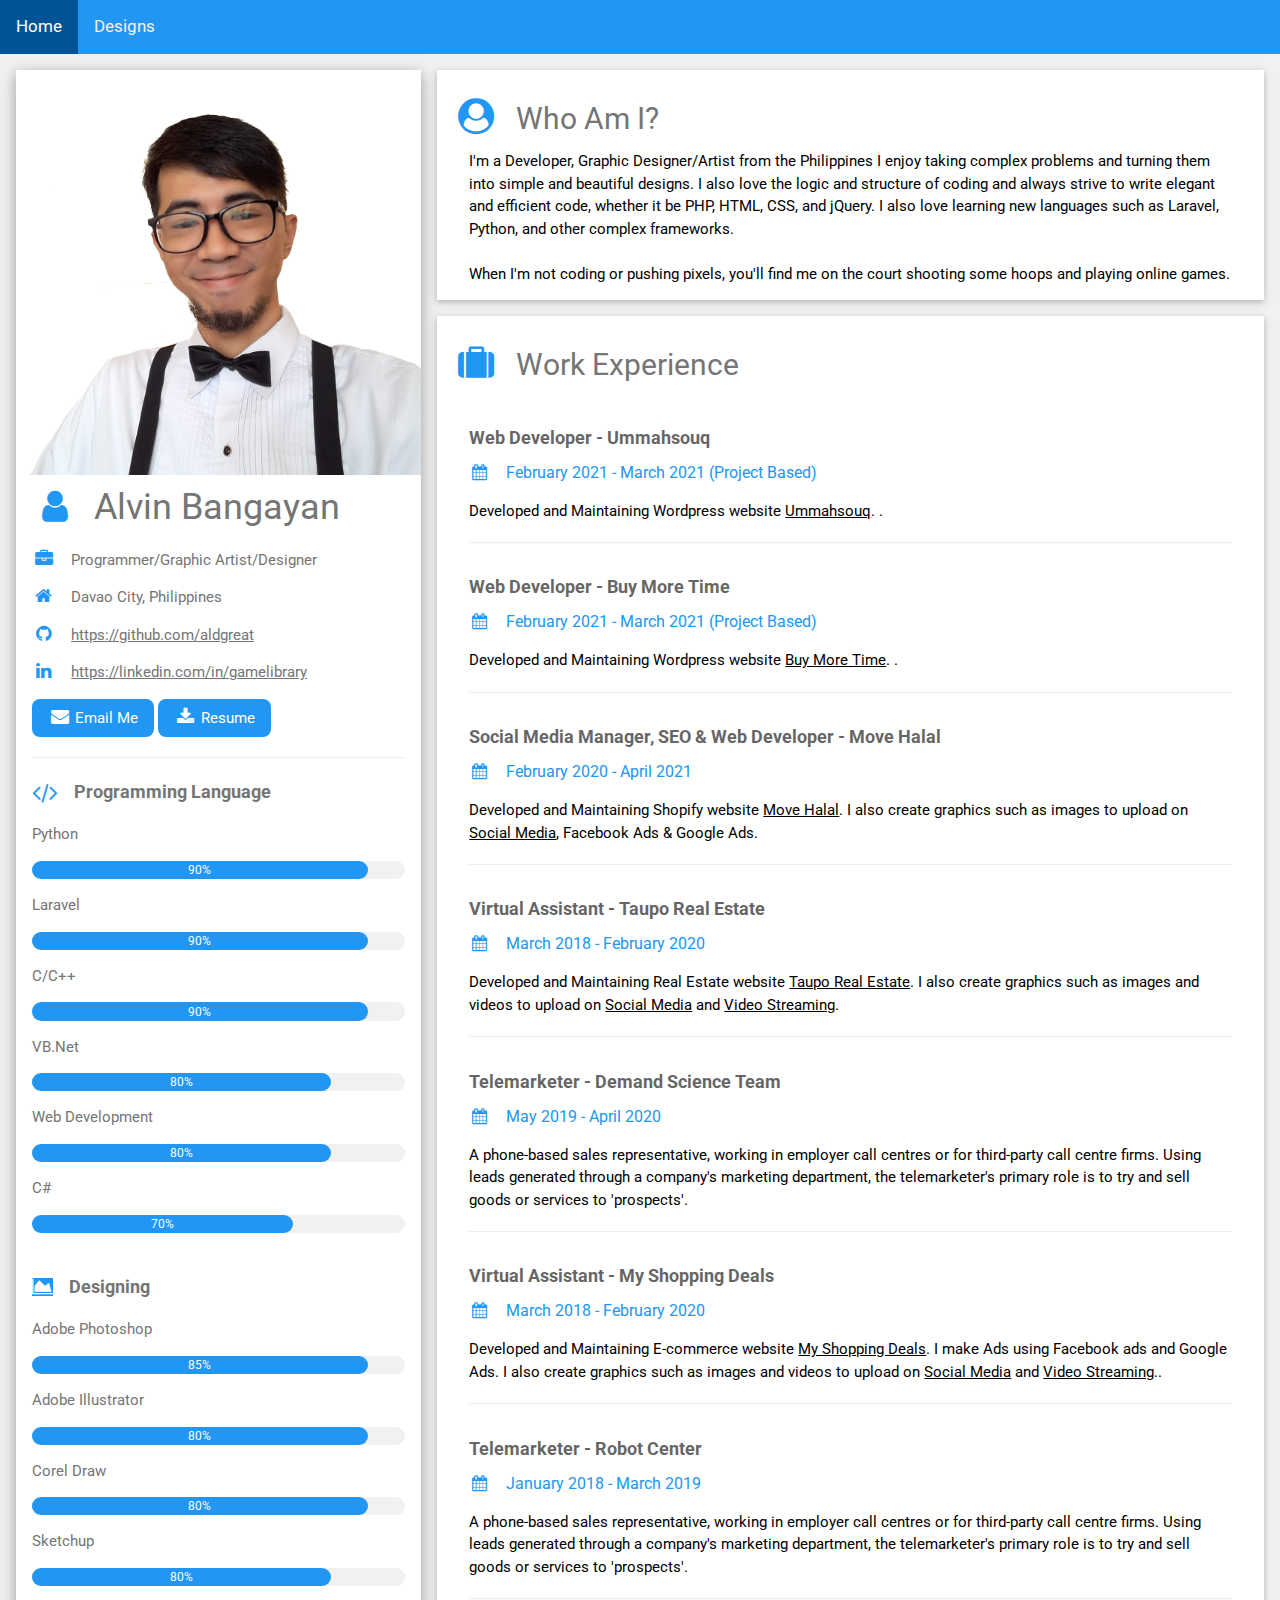
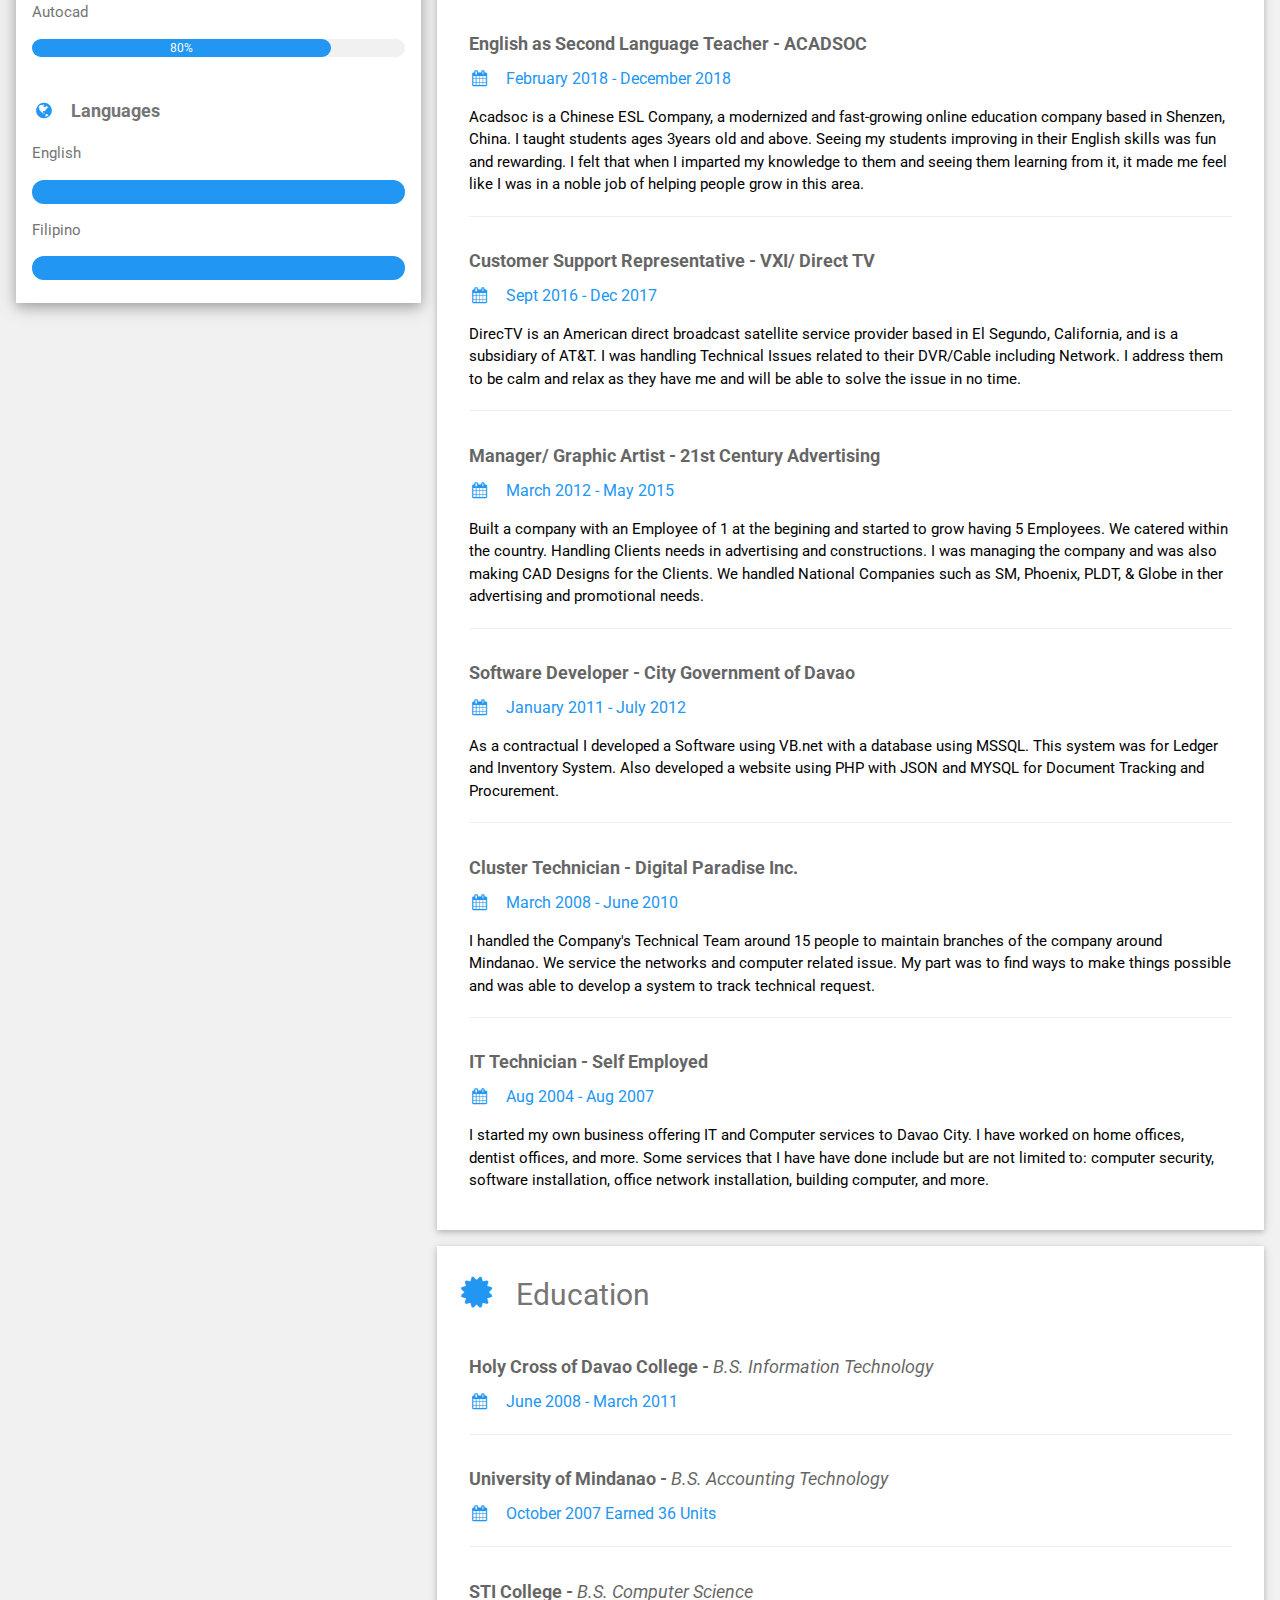
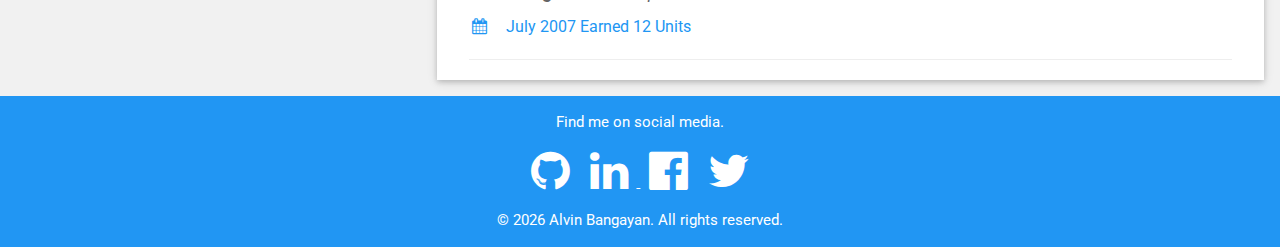
==== commit 6193a9cd: "Update index.html" ====
--- a/index.html
+++ b/index.html
@@ -207,7 +207,7 @@
             <h2 class="w3-text-grey w3-padding-16"><i
                 class="fa fa-user-circle fa-fw w3-margin-right w3-xxlarge w3-text-blue"></i>Who Am I?</h2>
           <div class="w3-container" style="margin-top: -4%;">
-            <p>I'm a Full Stack Developer, Graphic Designer/Artist from the Philippines I enjoy taking complex problems and turning them into simple and beautiful designs. 
+            <p>I'm a Developer, Graphic Designer/Artist from the Philippines I enjoy taking complex problems and turning them into simple and beautiful designs. 
               I also love the logic and structure of coding and always strive to write elegant and efficient code, whether it be PHP, HTML, CSS, and jQuery. 
               I also love learning new languages such as Laravel, Python, and other complex frameworks. 
               <br>
@@ -240,7 +240,7 @@
                 <h5 class="w3-opacity"><b>Social Media Manager, SEO & Web Developer - Move Halal</b></h5>
                 <h6 class="w3-text-blue"><i class="fa fa-calendar fa-fw w3-margin-right"></i>February 2020 - April 2021
                     <!--<span class="w3-tag w3-blue w3-round">Current</span>--></h6>
-                <p>Developed and Maintaining Shopify website <a href="https://www.movehalal.com/">Move Halal</a>. I also create graphics such as images to upload on <a href="https://www.facebook.com/MoveHalal/">Social Media</a>.
+                <p>Developed and Maintaining Shopify website <a href="https://www.movehalal.com/">Move Halal</a>. I also create graphics such as images to upload on <a href="https://www.facebook.com/MoveHalal/">Social Media</a>, Facebook Ads & Google Ads.
                 </p>
                 <hr>
               </div>
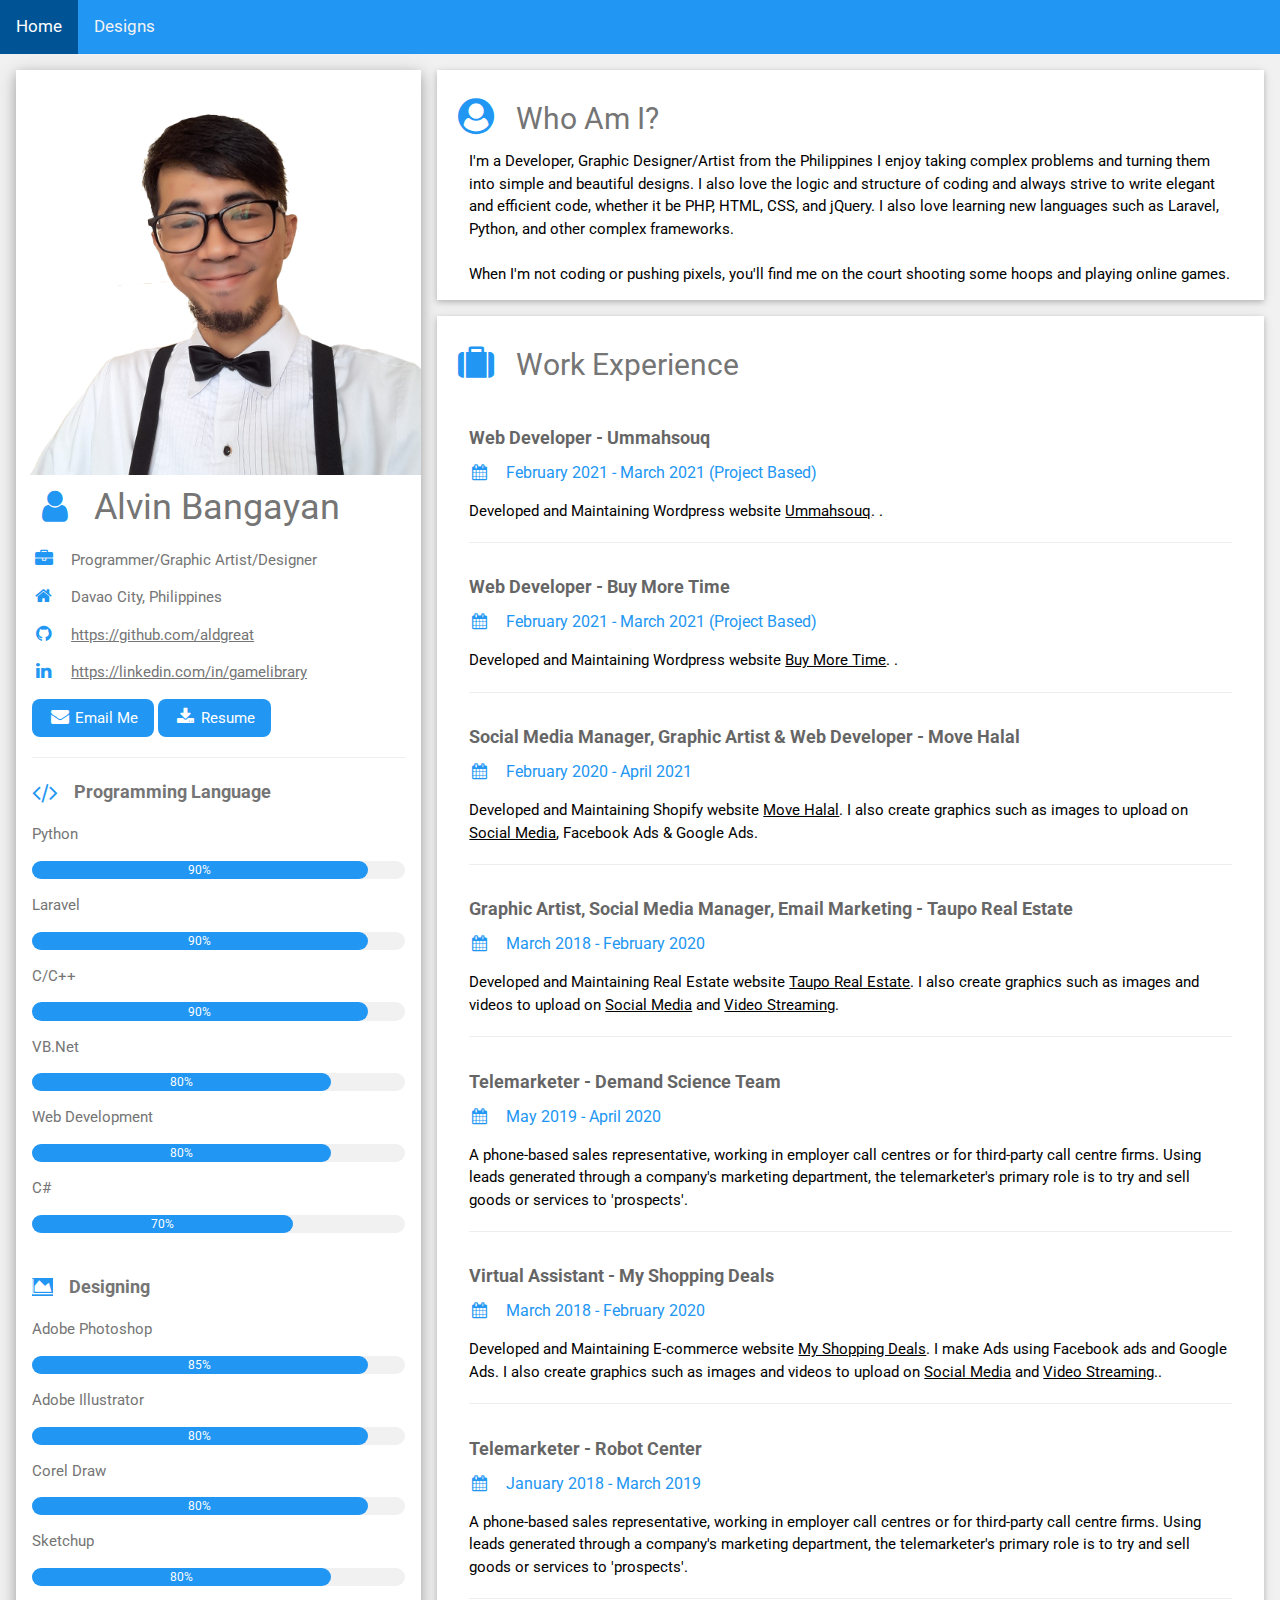
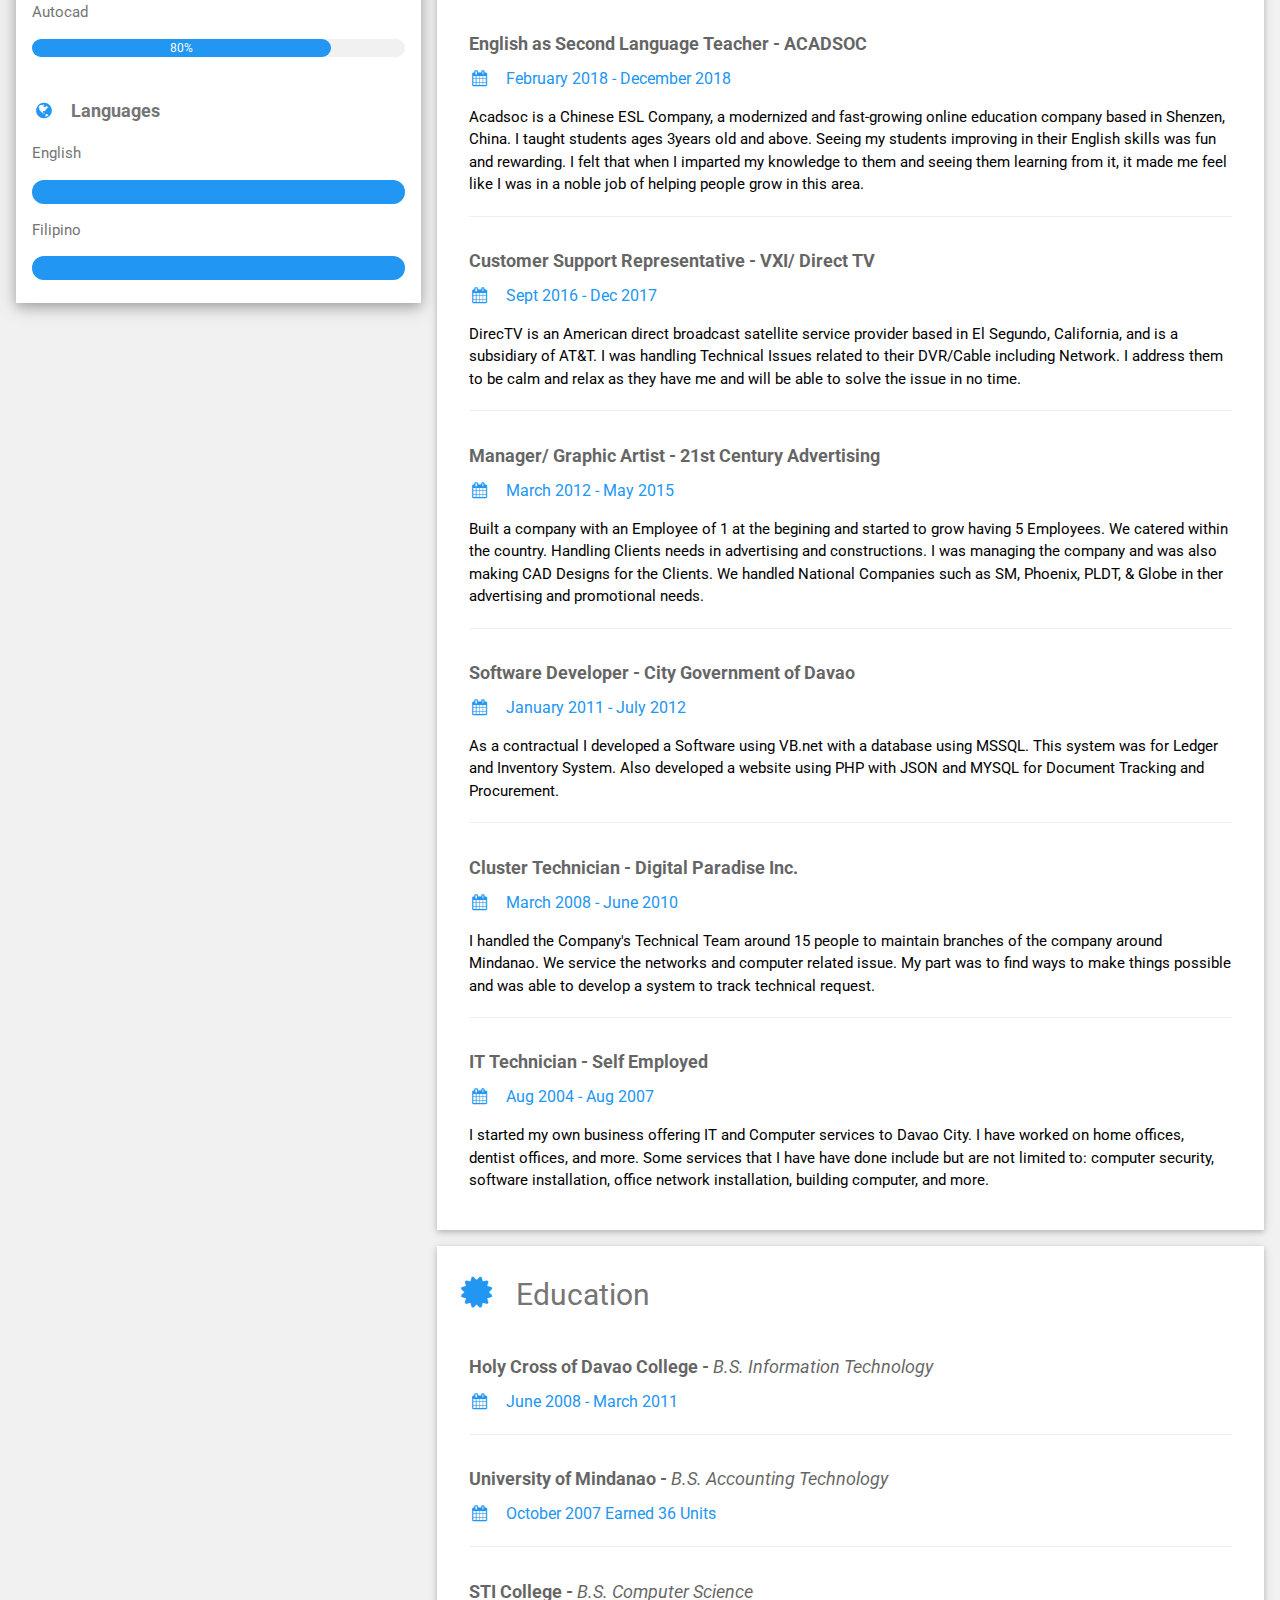
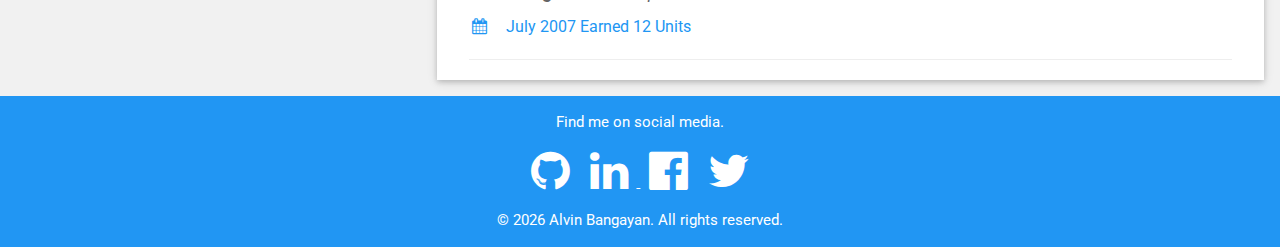
==== commit d0541acc: "Update index.html" ====
--- a/index.html
+++ b/index.html
@@ -220,7 +220,7 @@
         <div class="w3-container w3-card w3-white w3-margin-bottom">
           <h2 class="w3-text-grey w3-padding-16"><i
               class="fa fa-suitcase fa-fw w3-margin-right w3-xxlarge w3-text-blue"></i>Work Experience</h2>
-              <div class="w3-container">
+                <div class="w3-container">
                 <h5 class="w3-opacity"><b>Web Developer - Ummahsouq</b></h5>
                 <h6 class="w3-text-blue"><i class="fa fa-calendar fa-fw w3-margin-right"></i>February 2021 - March 2021 (Project Based)
                     <!--<span class="w3-tag w3-blue w3-round">Current</span>--></h6>
@@ -237,7 +237,7 @@
                 <hr>
               </div>
               <div class="w3-container">
-                <h5 class="w3-opacity"><b>Social Media Manager, SEO & Web Developer - Move Halal</b></h5>
+                <h5 class="w3-opacity"><b>Social Media Manager, Graphic Artist & Web Developer - Move Halal</b></h5>
                 <h6 class="w3-text-blue"><i class="fa fa-calendar fa-fw w3-margin-right"></i>February 2020 - April 2021
                     <!--<span class="w3-tag w3-blue w3-round">Current</span>--></h6>
                 <p>Developed and Maintaining Shopify website <a href="https://www.movehalal.com/">Move Halal</a>. I also create graphics such as images to upload on <a href="https://www.facebook.com/MoveHalal/">Social Media</a>, Facebook Ads & Google Ads.
@@ -245,7 +245,7 @@
                 <hr>
               </div>
           <div class="w3-container">
-            <h5 class="w3-opacity"><b>Virtual Assistant - Taupo Real Estate</b></h5>
+            <h5 class="w3-opacity"><b>Graphic Artist, Social Media Manager, Email Marketing - Taupo Real Estate</b></h5>
             <h6 class="w3-text-blue"><i class="fa fa-calendar fa-fw w3-margin-right"></i>March 2018 - February 2020
                 <!--<span class="w3-tag w3-blue w3-round">Current</span>--></h6>
             <p>Developed and Maintaining Real Estate website <a href="https://www.tauporealestate.net/">Taupo Real Estate</a>. I also create graphics such as images and videos
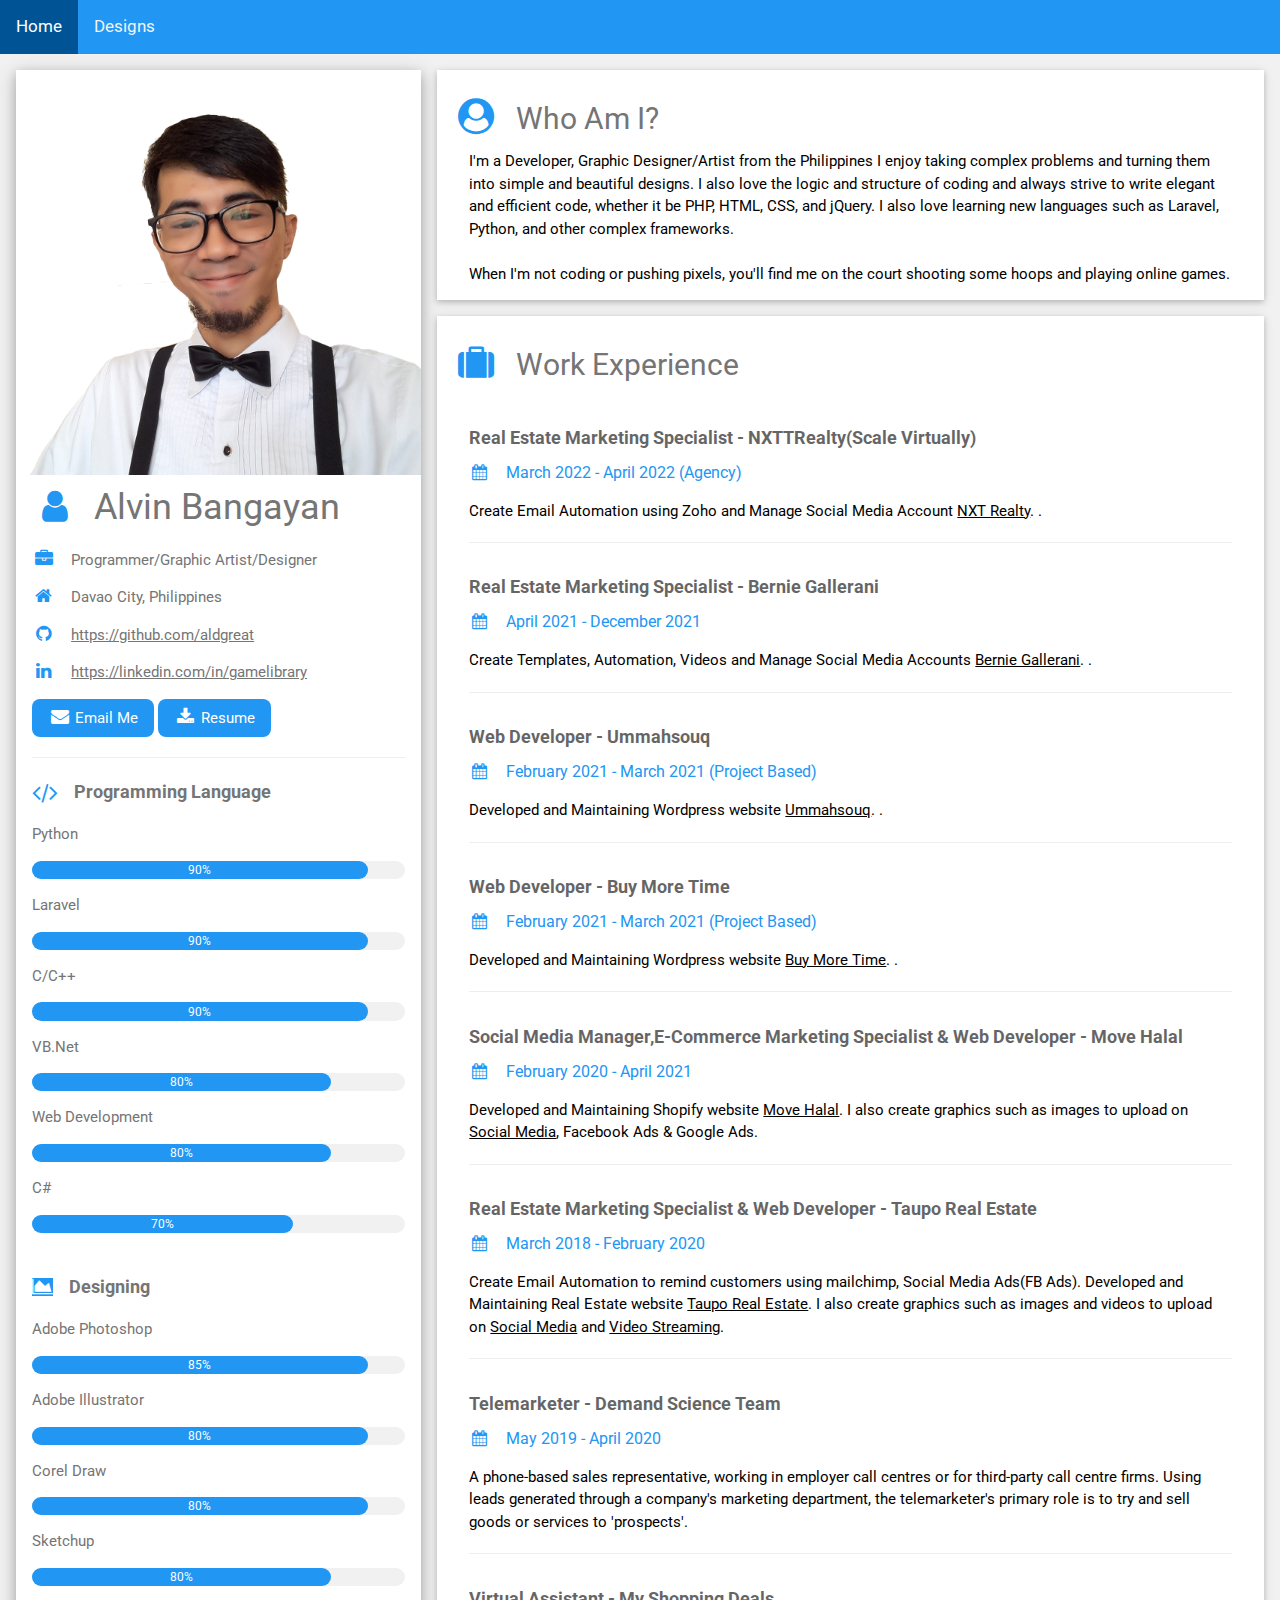
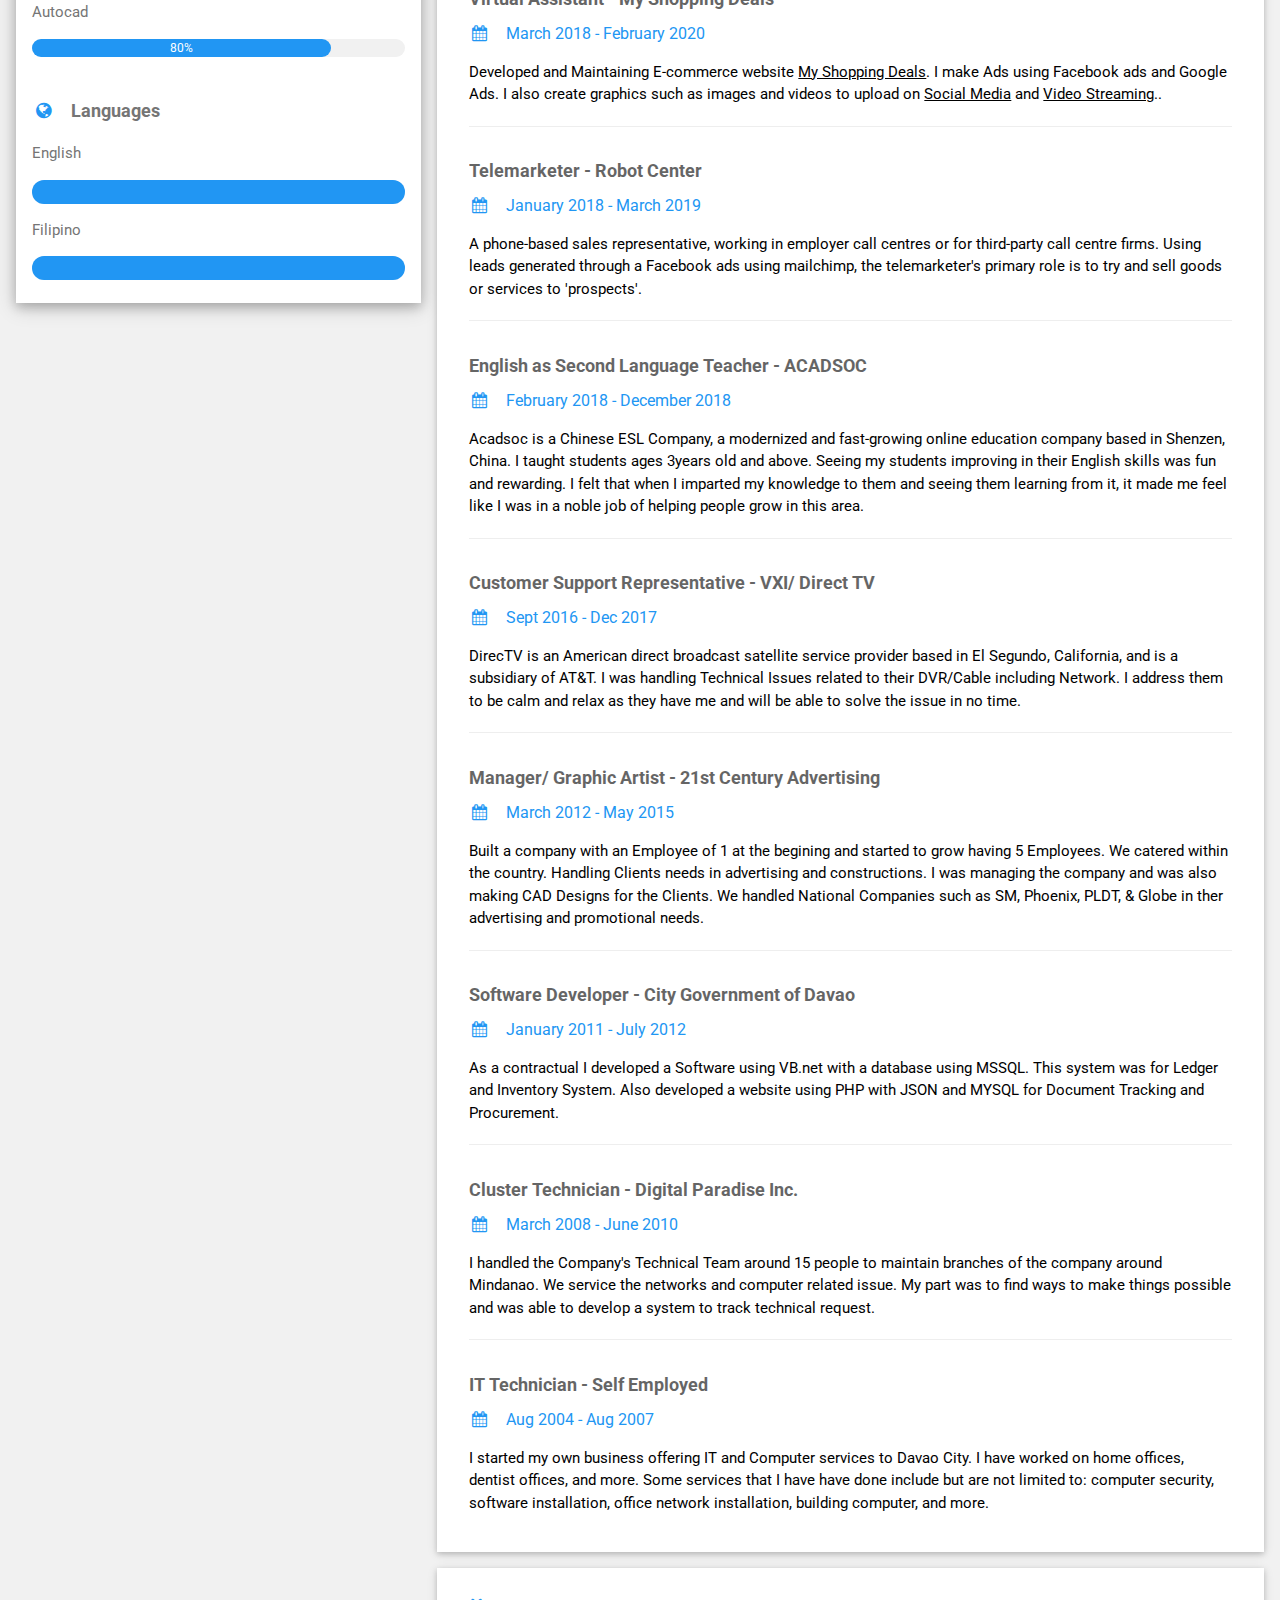
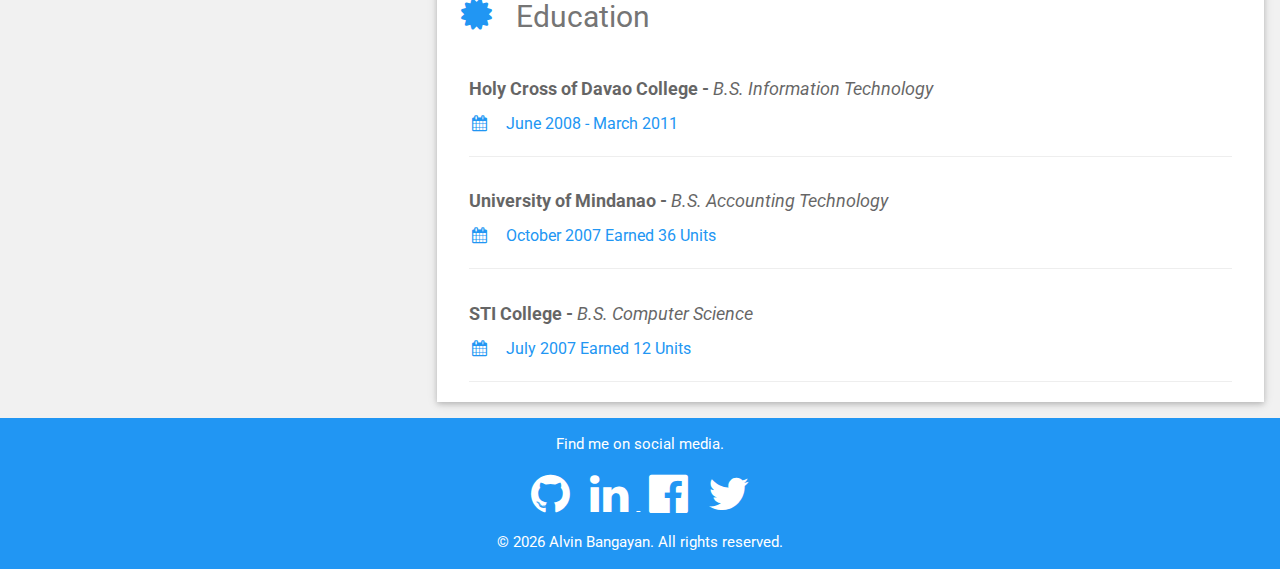
==== commit 0b59a6b3: "Update index.html" ====
--- a/index.html
+++ b/index.html
@@ -217,10 +217,28 @@
           </div>
         </div>
         
-        <div class="w3-container w3-card w3-white w3-margin-bottom">
+         <div class="w3-container w3-card w3-white w3-margin-bottom">
           <h2 class="w3-text-grey w3-padding-16"><i
               class="fa fa-suitcase fa-fw w3-margin-right w3-xxlarge w3-text-blue"></i>Work Experience</h2>
                 <div class="w3-container">
+                <h5 class="w3-opacity"><b>Real Estate Marketing Specialist - NXTTRealty(Scale Virtually)</b></h5>
+                <h6 class="w3-text-blue"><i class="fa fa-calendar fa-fw w3-margin-right"></i>March 2022 - April 2022 (Agency)
+                    <!--<span class="w3-tag w3-blue w3-round">Current</span>--></h6>
+                <p>Create Email Automation using Zoho and Manage Social Media Account <a href="https://nxtrealty.com/">NXT Realty</a>. .
+                </p>
+                <hr>
+              </div>
+           
+                <div class="w3-container">
+                <h5 class="w3-opacity"><b>Real Estate Marketing Specialist - Bernie Gallerani</b></h5>
+                <h6 class="w3-text-blue"><i class="fa fa-calendar fa-fw w3-margin-right"></i>April 2021 - December 2021
+                    <!--<span class="w3-tag w3-blue w3-round">Current</span>--></h6>
+                <p>Create Templates, Automation, Videos and Manage Social Media Accounts <a href="https://berniegallerani.com//">Bernie Gallerani</a>. .
+                </p>
+                <hr>
+              </div>
+        
+              <div class="w3-container">
                 <h5 class="w3-opacity"><b>Web Developer - Ummahsouq</b></h5>
                 <h6 class="w3-text-blue"><i class="fa fa-calendar fa-fw w3-margin-right"></i>February 2021 - March 2021 (Project Based)
                     <!--<span class="w3-tag w3-blue w3-round">Current</span>--></h6>
@@ -237,7 +255,7 @@
                 <hr>
               </div>
               <div class="w3-container">
-                <h5 class="w3-opacity"><b>Social Media Manager, Graphic Artist & Web Developer - Move Halal</b></h5>
+                <h5 class="w3-opacity"><b>Social Media Manager,E-Commerce Marketing Specialist & Web Developer - Move Halal</b></h5>
                 <h6 class="w3-text-blue"><i class="fa fa-calendar fa-fw w3-margin-right"></i>February 2020 - April 2021
                     <!--<span class="w3-tag w3-blue w3-round">Current</span>--></h6>
                 <p>Developed and Maintaining Shopify website <a href="https://www.movehalal.com/">Move Halal</a>. I also create graphics such as images to upload on <a href="https://www.facebook.com/MoveHalal/">Social Media</a>, Facebook Ads & Google Ads.
@@ -245,10 +263,10 @@
                 <hr>
               </div>
           <div class="w3-container">
-            <h5 class="w3-opacity"><b>Graphic Artist, Social Media Manager, Email Marketing - Taupo Real Estate</b></h5>
+            <h5 class="w3-opacity"><b>Real Estate Marketing Specialist & Web Developer - Taupo Real Estate</b></h5>
             <h6 class="w3-text-blue"><i class="fa fa-calendar fa-fw w3-margin-right"></i>March 2018 - February 2020
                 <!--<span class="w3-tag w3-blue w3-round">Current</span>--></h6>
-            <p>Developed and Maintaining Real Estate website <a href="https://www.tauporealestate.net/">Taupo Real Estate</a>. I also create graphics such as images and videos
+            <p>Create Email Automation to remind customers using mailchimp, Social Media Ads(FB Ads). Developed and Maintaining Real Estate website <a href="https://www.tauporealestate.net/">Taupo Real Estate</a>. I also create graphics such as images and videos
                 to upload on <a href="https://www.facebook.com/tauporealestate/">Social Media</a> and <a href="https://www.youtube.com/channel/UCdXSP31s5BCYY85RAK-FaBw">Video Streaming</a>.
             </p>
             <hr>
@@ -271,7 +289,7 @@
             <h5 class="w3-opacity"><b>Telemarketer - Robot Center</b></h5>
             <h6 class="w3-text-blue"><i class="fa fa-calendar fa-fw w3-margin-right"></i>January 2018 - March 2019</h6>
             <p>A phone-based sales representative, working in employer call centres or for third-party call centre firms. 
-              Using leads generated through a company's marketing department, the telemarketer's primary role is to try and sell goods or services to 'prospects'.</p>
+              Using leads generated through a Facebook ads using mailchimp, the telemarketer's primary role is to try and sell goods or services to 'prospects'.</p>
                 <hr>
           </div>
           <div class="w3-container">
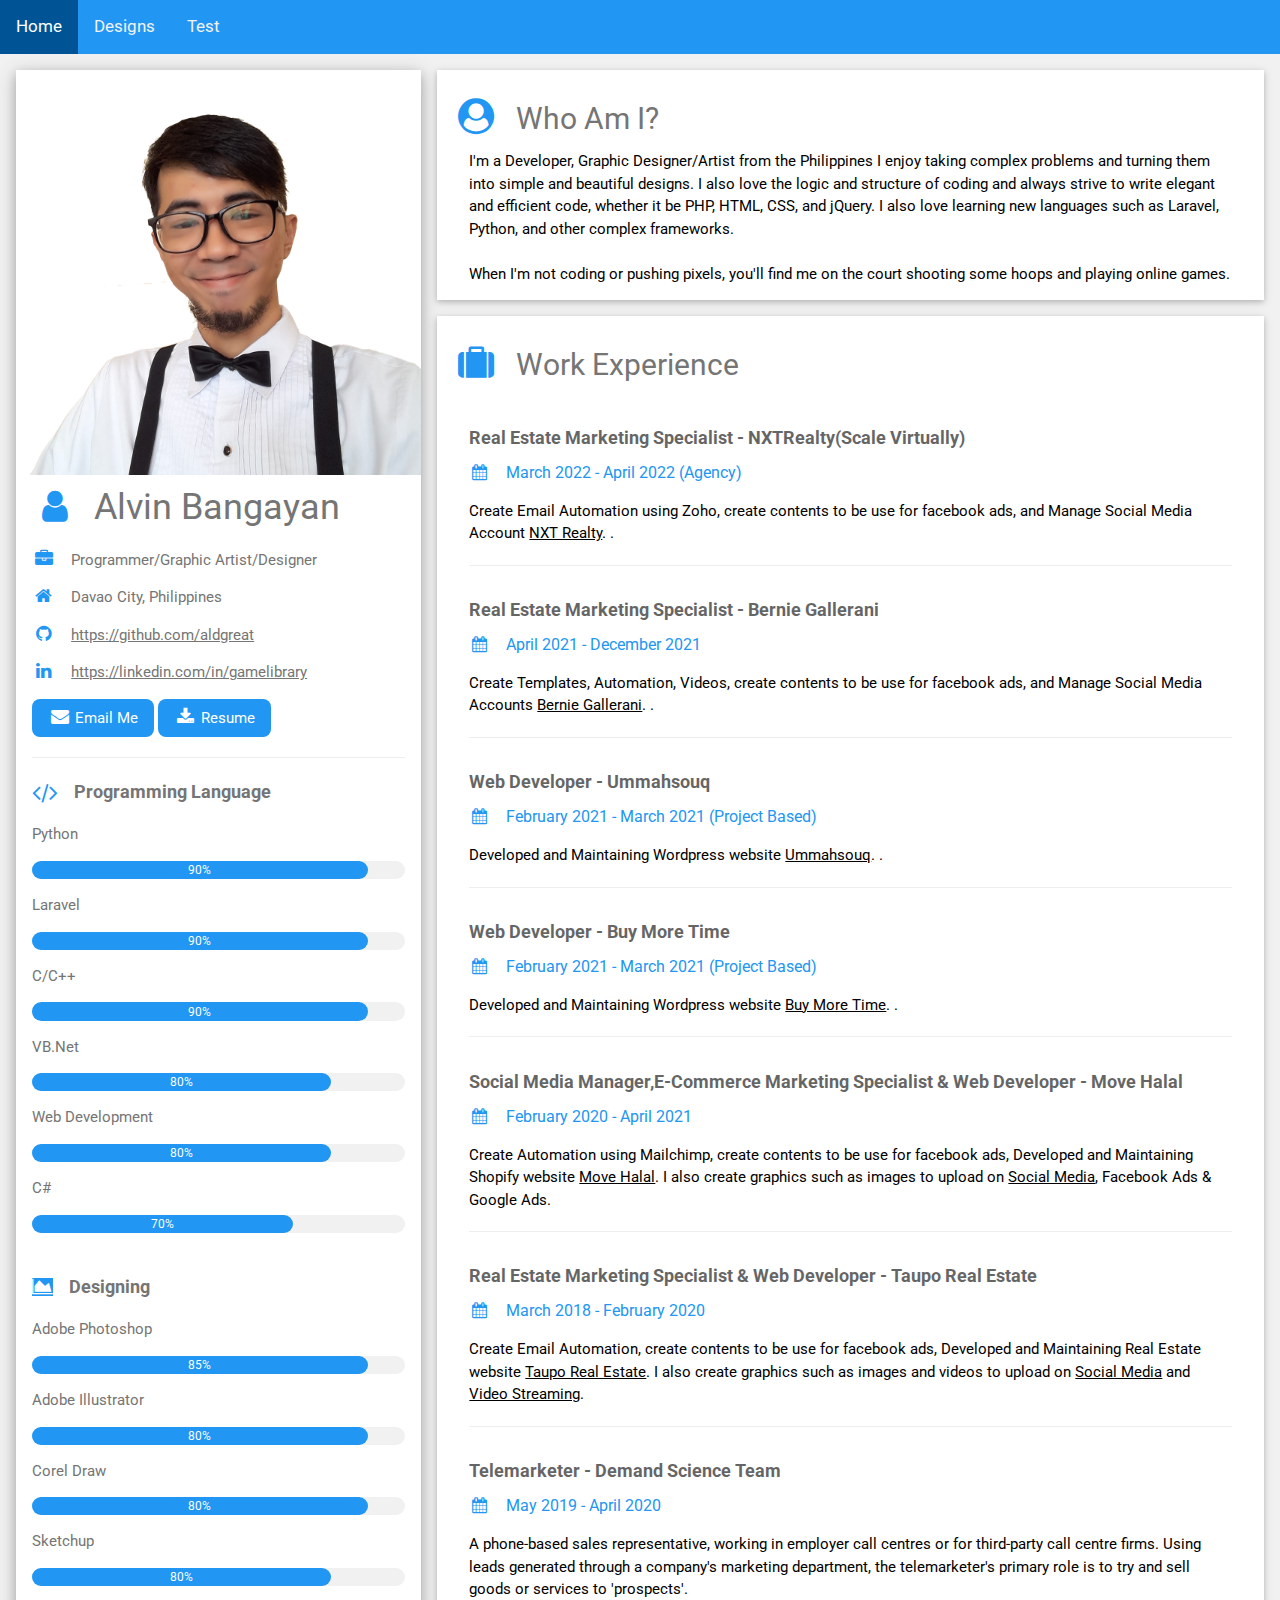
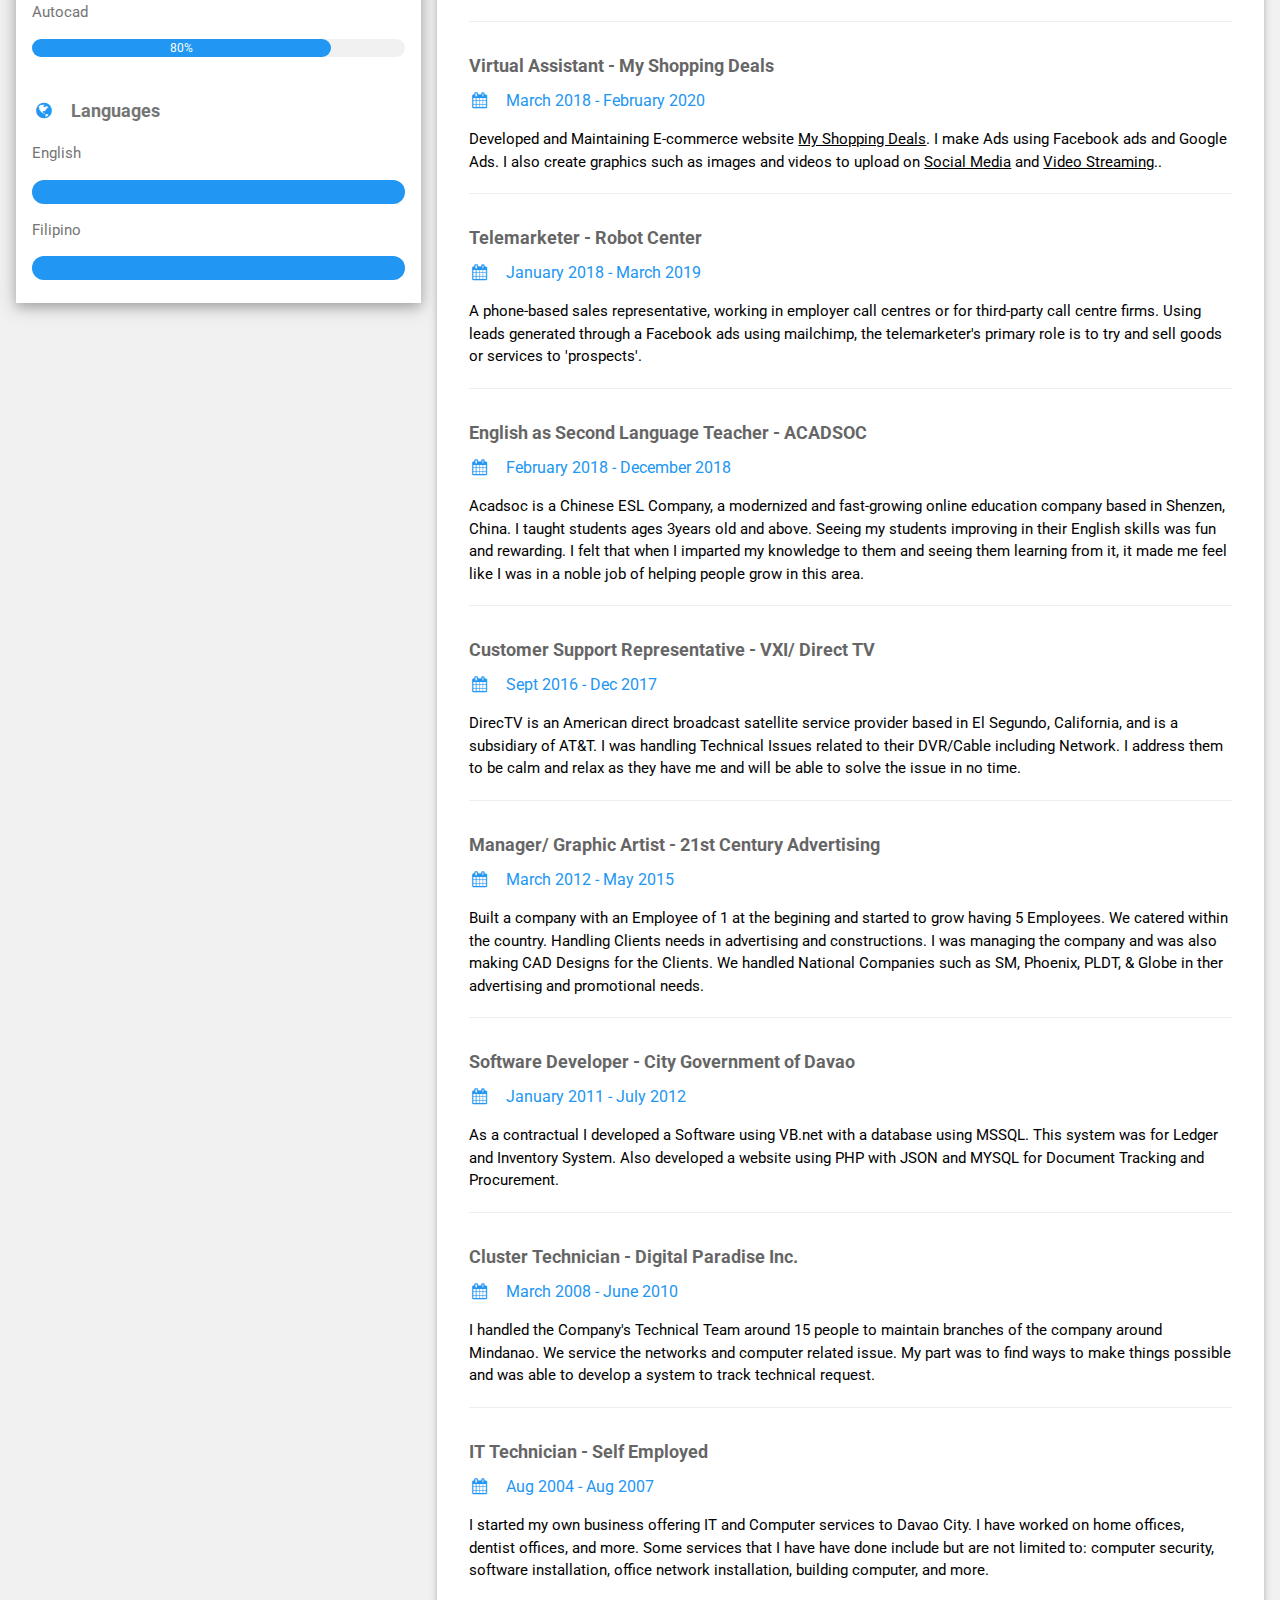
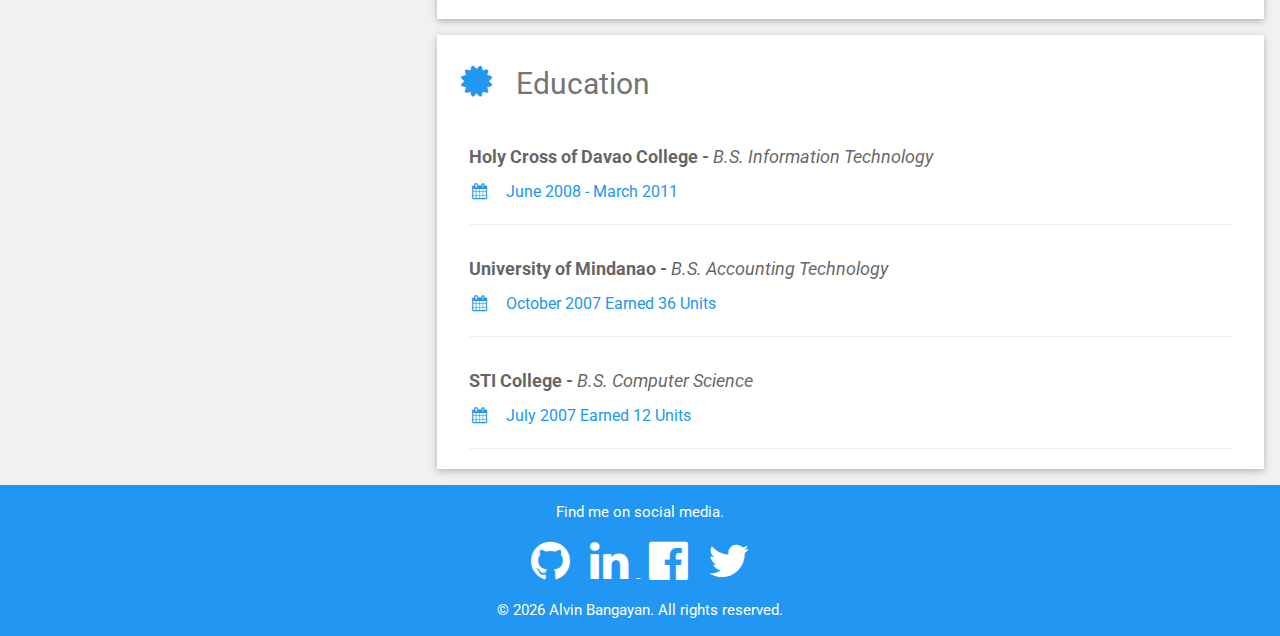
==== commit 0dd717de: "Update index.html" ====
--- a/index.html
+++ b/index.html
@@ -42,6 +42,7 @@
 <div class="topnav">
   <a class="active" href="index.html">Home</a>
   <a href="designs.html">Designs</a>
+   <a href="portfolio.html">Test</a>
    <!--<a href="">Contact</a>-->
   <!--<a href="">About</a> -->
 </div>
@@ -221,10 +222,10 @@
           <h2 class="w3-text-grey w3-padding-16"><i
               class="fa fa-suitcase fa-fw w3-margin-right w3-xxlarge w3-text-blue"></i>Work Experience</h2>
                 <div class="w3-container">
-                <h5 class="w3-opacity"><b>Real Estate Marketing Specialist - NXTTRealty(Scale Virtually)</b></h5>
+                <h5 class="w3-opacity"><b>Real Estate Marketing Specialist - NXTRealty(Scale Virtually)</b></h5>
                 <h6 class="w3-text-blue"><i class="fa fa-calendar fa-fw w3-margin-right"></i>March 2022 - April 2022 (Agency)
                     <!--<span class="w3-tag w3-blue w3-round">Current</span>--></h6>
-                <p>Create Email Automation using Zoho and Manage Social Media Account <a href="https://nxtrealty.com/">NXT Realty</a>. .
+                <p>Create Email Automation using Zoho, create contents to be use for facebook ads, and Manage Social Media Account <a href="https://nxtrealty.com/">NXT Realty</a>. .
                 </p>
                 <hr>
               </div>
@@ -233,7 +234,7 @@
                 <h5 class="w3-opacity"><b>Real Estate Marketing Specialist - Bernie Gallerani</b></h5>
                 <h6 class="w3-text-blue"><i class="fa fa-calendar fa-fw w3-margin-right"></i>April 2021 - December 2021
                     <!--<span class="w3-tag w3-blue w3-round">Current</span>--></h6>
-                <p>Create Templates, Automation, Videos and Manage Social Media Accounts <a href="https://berniegallerani.com//">Bernie Gallerani</a>. .
+                <p>Create Templates, Automation, Videos, create contents to be use for facebook ads, and Manage Social Media Accounts <a href="https://berniegallerani.com//">Bernie Gallerani</a>. .
                 </p>
                 <hr>
               </div>
@@ -258,7 +259,7 @@
                 <h5 class="w3-opacity"><b>Social Media Manager,E-Commerce Marketing Specialist & Web Developer - Move Halal</b></h5>
                 <h6 class="w3-text-blue"><i class="fa fa-calendar fa-fw w3-margin-right"></i>February 2020 - April 2021
                     <!--<span class="w3-tag w3-blue w3-round">Current</span>--></h6>
-                <p>Developed and Maintaining Shopify website <a href="https://www.movehalal.com/">Move Halal</a>. I also create graphics such as images to upload on <a href="https://www.facebook.com/MoveHalal/">Social Media</a>, Facebook Ads & Google Ads.
+                <p>Create Automation using Mailchimp, create contents to be use for facebook ads, Developed and Maintaining Shopify website <a href="https://www.movehalal.com/">Move Halal</a>. I also create graphics such as images to upload on <a href="https://www.facebook.com/MoveHalal/">Social Media</a>, Facebook Ads & Google Ads.
                 </p>
                 <hr>
               </div>
@@ -266,7 +267,7 @@
             <h5 class="w3-opacity"><b>Real Estate Marketing Specialist & Web Developer - Taupo Real Estate</b></h5>
             <h6 class="w3-text-blue"><i class="fa fa-calendar fa-fw w3-margin-right"></i>March 2018 - February 2020
                 <!--<span class="w3-tag w3-blue w3-round">Current</span>--></h6>
-            <p>Create Email Automation to remind customers using mailchimp, Social Media Ads(FB Ads). Developed and Maintaining Real Estate website <a href="https://www.tauporealestate.net/">Taupo Real Estate</a>. I also create graphics such as images and videos
+            <p>Create Email Automation, create contents to be use for facebook ads, Developed and Maintaining Real Estate website <a href="https://www.tauporealestate.net/">Taupo Real Estate</a>. I also create graphics such as images and videos
                 to upload on <a href="https://www.facebook.com/tauporealestate/">Social Media</a> and <a href="https://www.youtube.com/channel/UCdXSP31s5BCYY85RAK-FaBw">Video Streaming</a>.
             </p>
             <hr>
